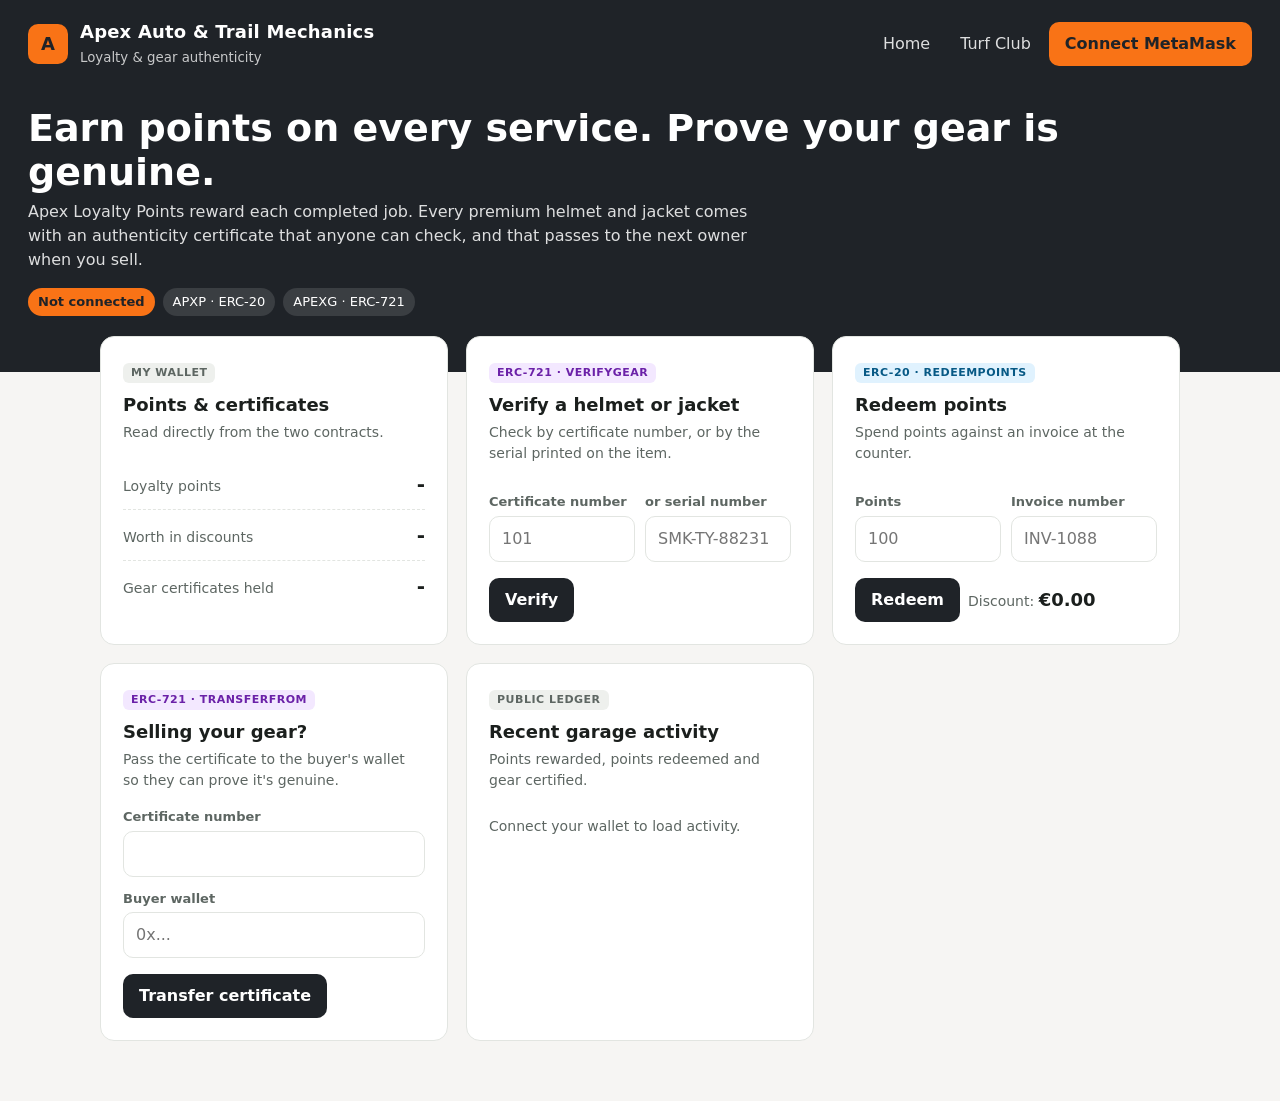
==== apex.html @ 6d12aea2 "Add files via upload" ====
<!DOCTYPE html>
<html lang="en">
<head>
  <meta charset="utf-8">
  <meta name="viewport" content="width=device-width, initial-scale=1">
  <title>Apex Auto &amp; Trail Mechanics - Customer Portal</title>
  <link rel="stylesheet" href="styles.css">
  <link rel="icon" href="data:image/svg+xml,%3Csvg xmlns=%22http://www.w3.org/2000/svg%22 viewBox=%220 0 32 32%22%3E%3Crect width=%2232%22 height=%2232%22 rx=%228%22 fill=%22%231e293b%22/%3E%3Ctext x=%2216%22 y=%2223%22 font-size=%2220%22 text-anchor=%22middle%22 fill=%22white%22%3E%CE%9E%3C/text%3E%3C/svg%3E">
</head>
<body class="apex">
  <header class="site">
    <a class="logo" href="apex.html">
      <div class="logo-mark">A</div>
      <div class="logo-text"><b>Apex Auto &amp; Trail Mechanics</b><small>Loyalty &amp; gear authenticity</small></div>
    </a>
    <nav class="links">
      <a href="index.html">Home</a>
      <a href="turf.html">Turf Club</a>
      <button id="connectBtn">Connect MetaMask</button>
    </nav>
  </header>

  <section class="hero">
    <h1>Earn points on every service. Prove your gear is genuine.</h1>
    <p>Apex Loyalty Points reward each completed job. Every premium helmet and jacket comes with an authenticity certificate that anyone can check, and that passes to the next owner when you sell.</p>
    <div class="chips"><span class="chip accent" id="roleChip">Not connected</span><span class="chip">APXP · ERC-20</span><span class="chip">APEXG · ERC-721</span></div>
  </section>

  <main>
    <div class="notice" id="configNotice" hidden></div>

    <div class="grid">
      <!-- Wallet -->
      <div class="card">
        <span class="tag">My wallet</span>
        <h2>Points &amp; certificates</h2>
        <p class="sub">Read directly from the two contracts.</p>
        <div class="stat"><span>Loyalty points</span><b id="ptsBalance">-</b></div>
        <div class="stat"><span>Worth in discounts</span><b id="ptsValue">-</b></div>
        <div class="stat"><span>Gear certificates held</span><b id="gearCount">-</b></div>
      </div>

      <!-- Verify -->
      <div class="card">
        <span class="tag erc721">ERC-721 · verifyGear</span>
        <h2>Verify a helmet or jacket</h2>
        <p class="sub">Check by certificate number, or by the serial printed on the item.</p>
        <div class="row">
          <div><label for="verifyId">Certificate number</label><input id="verifyId" type="number" min="1" placeholder="101"></div>
          <div><label for="verifySerial">or serial number</label><input id="verifySerial" placeholder="SMK-TY-88231"></div>
        </div>
        <div class="actions"><button id="verifyBtn">Verify</button></div>
        <div id="verifyResult"></div>
      </div>

      <!-- Redeem -->
      <div class="card">
        <span class="tag erc20">ERC-20 · redeemPoints</span>
        <h2>Redeem points</h2>
        <p class="sub">Spend points against an invoice at the counter.</p>
        <div class="row">
          <div><label for="redeemPts">Points</label><input id="redeemPts" type="number" min="1" step="1" placeholder="100"></div>
          <div><label for="redeemInv">Invoice number</label><input id="redeemInv" placeholder="INV-1088"></div>
        </div>
        <div class="actions">
          <button id="redeemBtn">Redeem</button>
          <span class="price">Discount: <b id="redeemValue">€0.00</b></span>
        </div>
      </div>

      <!-- Resale transfer -->
      <div class="card">
        <span class="tag erc721">ERC-721 · transferFrom</span>
        <h2>Selling your gear?</h2>
        <p class="sub">Pass the certificate to the buyer's wallet so they can prove it's genuine.</p>
        <label for="xferId">Certificate number</label><input id="xferId" type="number" min="1">
        <label for="xferTo">Buyer wallet</label><input id="xferTo" placeholder="0x...">
        <div class="actions"><button id="xferBtn">Transfer certificate</button></div>
      </div>

      <!-- Activity -->
      <div class="card">
        <span class="tag">Public ledger</span>
        <h2>Recent garage activity</h2>
        <p class="sub">Points rewarded, points redeemed and gear certified.</p>
        <ul class="feed" id="feed"><li class="empty">Connect your wallet to load activity.</li></ul>
      </div>
    </div>

    <!-- Staff only -->
    <section class="staff-zone" id="staffZone" hidden>
      <h3><span class="tag staff">Garage staff only</span> Counter tools</h3>
      <div class="grid">
        <div class="card">
          <span class="tag erc20">ERC-20 · rewardService</span>
          <h2>Reward a completed service</h2>
          <p class="sub">Points are calculated from the invoice total.</p>
          <label for="rewTo">Customer wallet</label><input id="rewTo" placeholder="0x...">
          <div class="row">
            <div><label for="rewEuro">Invoice total (€)</label><input id="rewEuro" type="number" min="1" placeholder="180"></div>
            <div><label for="rewInv">Invoice number</label><input id="rewInv" placeholder="INV-1043"></div>
          </div>
          <div class="actions">
            <button id="rewBtn">Reward points</button>
            <span class="price">Points: <b id="rewPts">0</b></span>
          </div>
        </div>

        <div class="card">
          <span class="tag erc721">ERC-721 · mint</span>
          <h2>Certify gear at point of sale</h2>
          <p class="sub">Each manufacturer serial can only be certified once.</p>
          <label for="gearTo">Buyer wallet</label><input id="gearTo" placeholder="0x...">
          <div class="row">
            <div><label for="gearId">Certificate number</label><input id="gearId" type="number" min="1" placeholder="101"></div>
            <div><label for="gearProduct">Product</label>
              <select id="gearProduct">
                <option>Royal Enfield Nirvik v2 Riding Jacket</option>
                <option>SMK Typhoon RD1 Helmet</option>
                <option>Royal Enfield Touring Gloves</option>
                <option>Royal Enfield Riding Boots</option>
              </select>
            </div>
          </div>
          <div class="row">
            <div><label for="gearSize">Size</label><input id="gearSize" placeholder="L"></div>
            <div><label for="gearSerial">Manufacturer serial</label><input id="gearSerial" placeholder="SMK-TY-88231"></div>
          </div>
          <label for="gearUri">Metadata URI</label><input id="gearUri" placeholder="https://.../metadata/gear-101.json">
          <div class="actions"><button id="gearBtn">Mint certificate</button></div>
        </div>
      </div>
    </section>
  </main>

  <div id="log"></div>

  <script src="ethers.umd.min.js"></script>
  <script src="abis.js"></script>
  <script src="config.js"></script>
  <script src="web3.js"></script>
  <script src="apex.js"></script>
</body>
</html>
---- styles.css ----
/* Shared styles. Each client page sets its own colours on <body>. */
:root {
  --bg: #f5f6f4;
  --card: #ffffff;
  --ink: #1b1f1d;
  --muted: #5d6662;
  --line: #e2e5e1;
  --brand: #14532d;
  --brand-ink: #ffffff;
  --accent: #84cc16;
  --ok: #15803d;
  --err: #b91c1c;
  --pending: #a16207;
  --radius: 14px;
  font-family: "Segoe UI", system-ui, -apple-system, Roboto, Helvetica, Arial, sans-serif;
}
body.apex { --brand: #1f2328; --accent: #f97316; --bg: #f6f5f3; }
body.home { --brand: #1e293b; --accent: #6366f1; }

* { box-sizing: border-box; }
body { margin: 0; background: var(--bg); color: var(--ink); line-height: 1.5; }
a { color: inherit; }
code { background: #eef0ed; padding: 1px 6px; border-radius: 5px; font-size: .9em; }

/* ---------- header ---------- */
header.site {
  background: var(--brand); color: var(--brand-ink);
  padding: 18px 28px; display: flex; align-items: center; gap: 18px; flex-wrap: wrap;
}
.logo { display: flex; align-items: center; gap: 12px; text-decoration: none; }
.logo-mark {
  width: 40px; height: 40px; border-radius: 10px; background: var(--accent);
  display: grid; place-items: center; font-weight: 800; color: var(--brand); font-size: 18px;
}
.logo-text b { display: block; font-size: 18px; letter-spacing: .2px; }
.logo-text small { opacity: .75; }
nav.links { margin-left: auto; display: flex; gap: 6px; align-items: center; flex-wrap: wrap; }
nav.links a { text-decoration: none; padding: 8px 12px; border-radius: 8px; opacity: .85; }
nav.links a:hover, nav.links a.active { background: rgba(255,255,255,.12); opacity: 1; }

button, .btn {
  font: inherit; border: 0; border-radius: 10px; padding: 10px 16px; cursor: pointer;
  background: var(--brand); color: var(--brand-ink); font-weight: 600; text-decoration: none; display: inline-block;
}
button:hover, .btn:hover { filter: brightness(1.12); }
button:disabled { opacity: .5; cursor: not-allowed; }
button.secondary { background: #eef0ed; color: var(--ink); }
#connectBtn { background: var(--accent); color: var(--brand); }
#connectBtn.connected { background: rgba(255,255,255,.15); color: #fff; }

/* ---------- hero ---------- */
.hero { background: var(--brand); color: var(--brand-ink); padding: 20px 28px 56px; }
.hero h1 { margin: 0 0 6px; font-size: clamp(26px, 4vw, 38px); line-height: 1.15; }
.hero p { margin: 0; max-width: 720px; opacity: .85; }
.chips { display: flex; gap: 8px; flex-wrap: wrap; margin-top: 16px; }
.chip { font-size: 13px; padding: 4px 10px; border-radius: 999px; background: rgba(255,255,255,.12); }
.chip.accent { background: var(--accent); color: var(--brand); font-weight: 600; }

/* ---------- layout ---------- */
main { max-width: 1120px; margin: -36px auto 60px; padding: 0 20px; }
.grid { display: grid; gap: 18px; grid-template-columns: repeat(auto-fit, minmax(320px, 1fr)); }
.card { background: var(--card); border: 1px solid var(--line); border-radius: var(--radius); padding: 22px; }
.card h2 { margin: 0 0 4px; font-size: 18px; }
.card .sub { margin: 0 0 16px; color: var(--muted); font-size: 14px; }
.tag {
  display: inline-block; font-size: 11px; font-weight: 700; letter-spacing: .5px; text-transform: uppercase;
  padding: 2px 8px; border-radius: 6px; background: #eef0ed; color: var(--muted); margin-bottom: 8px;
}
.tag.erc20 { background: #e0f2fe; color: #075985; }
.tag.erc721 { background: #f3e8ff; color: #6b21a8; }
.tag.staff { background: #fef3c7; color: #92400e; }

.stat { display: flex; justify-content: space-between; align-items: baseline; padding: 10px 0; border-bottom: 1px dashed var(--line); }
.stat:last-child { border-bottom: 0; }
.stat span { color: var(--muted); font-size: 14px; }
.stat b { font-size: 20px; }

label { display: block; font-size: 13px; font-weight: 600; margin: 12px 0 4px; color: var(--muted); }
input, select {
  width: 100%; font: inherit; padding: 10px 12px; border: 1px solid var(--line); border-radius: 10px; background: #fff;
}
input:focus, select:focus { outline: 2px solid var(--accent); border-color: transparent; }
.row { display: grid; grid-template-columns: 1fr 1fr; gap: 10px; }
.actions { margin-top: 16px; display: flex; gap: 8px; flex-wrap: wrap; align-items: center; }
.price { font-size: 14px; color: var(--muted); }
.price b { color: var(--ink); font-size: 18px; }

.staff-zone { margin-top: 26px; }
.staff-zone > h3 { display: flex; align-items: center; gap: 10px; margin: 0 0 12px; }
.staff-zone[hidden] { display: none; }

.result { margin-top: 14px; padding: 14px; border-radius: 10px; background: #f3f4f2; font-size: 14px; }
.result.good { background: #ecfdf3; border: 1px solid #bbf7d0; }
.result.bad { background: #fef2f2; border: 1px solid #fecaca; }
.result dl { display: grid; grid-template-columns: 120px 1fr; gap: 4px 10px; margin: 8px 0 0; }
.result dt { color: var(--muted); }
.result dd { margin: 0; overflow-wrap: anywhere; }

.feed { list-style: none; margin: 0; padding: 0; font-size: 14px; max-height: 320px; overflow: auto; }
.feed li { padding: 9px 0; border-bottom: 1px solid var(--line); display: flex; justify-content: space-between; gap: 10px; }
.feed li:last-child { border-bottom: 0; }
.feed .muted { color: var(--muted); }
.empty { color: var(--muted); font-size: 14px; }

.notice {
  background: #fffbeb; border: 1px solid #fde68a; color: #78350f; padding: 12px 16px;
  border-radius: 10px; margin-bottom: 18px; font-size: 14px;
}

/* ---------- activity log ---------- */
#log {
  position: fixed; right: 18px; bottom: 18px; width: min(380px, calc(100vw - 36px));
  max-height: 40vh; overflow: auto; display: none; flex-direction: column; gap: 8px; z-index: 10;
}
#log.show { display: flex; }
.log-item {
  background: #fff; border-left: 4px solid var(--muted); border-radius: 10px; padding: 10px 12px;
  font-size: 13px; box-shadow: 0 6px 20px rgba(0,0,0,.08);
}
.log-item a { font-weight: 600; white-space: nowrap; }
.log-item.ok { border-color: var(--ok); }
.log-item.error { border-color: var(--err); }
.log-item.pending { border-color: var(--pending); }

/* ---------- home page ---------- */
.client-card { display: flex; flex-direction: column; gap: 10px; }
.client-card .banner { height: 120px; border-radius: 10px; display: grid; place-items: center; font-size: 42px; font-weight: 800; color: #fff; }
.client-card ul { margin: 0; padding-left: 18px; color: var(--muted); font-size: 14px; }
footer { text-align: center; color: var(--muted); font-size: 13px; padding: 0 20px 40px; }

@media (max-width: 560px) { .row { grid-template-columns: 1fr; } header.site { padding: 16px; } .hero { padding: 16px 16px 50px; } }
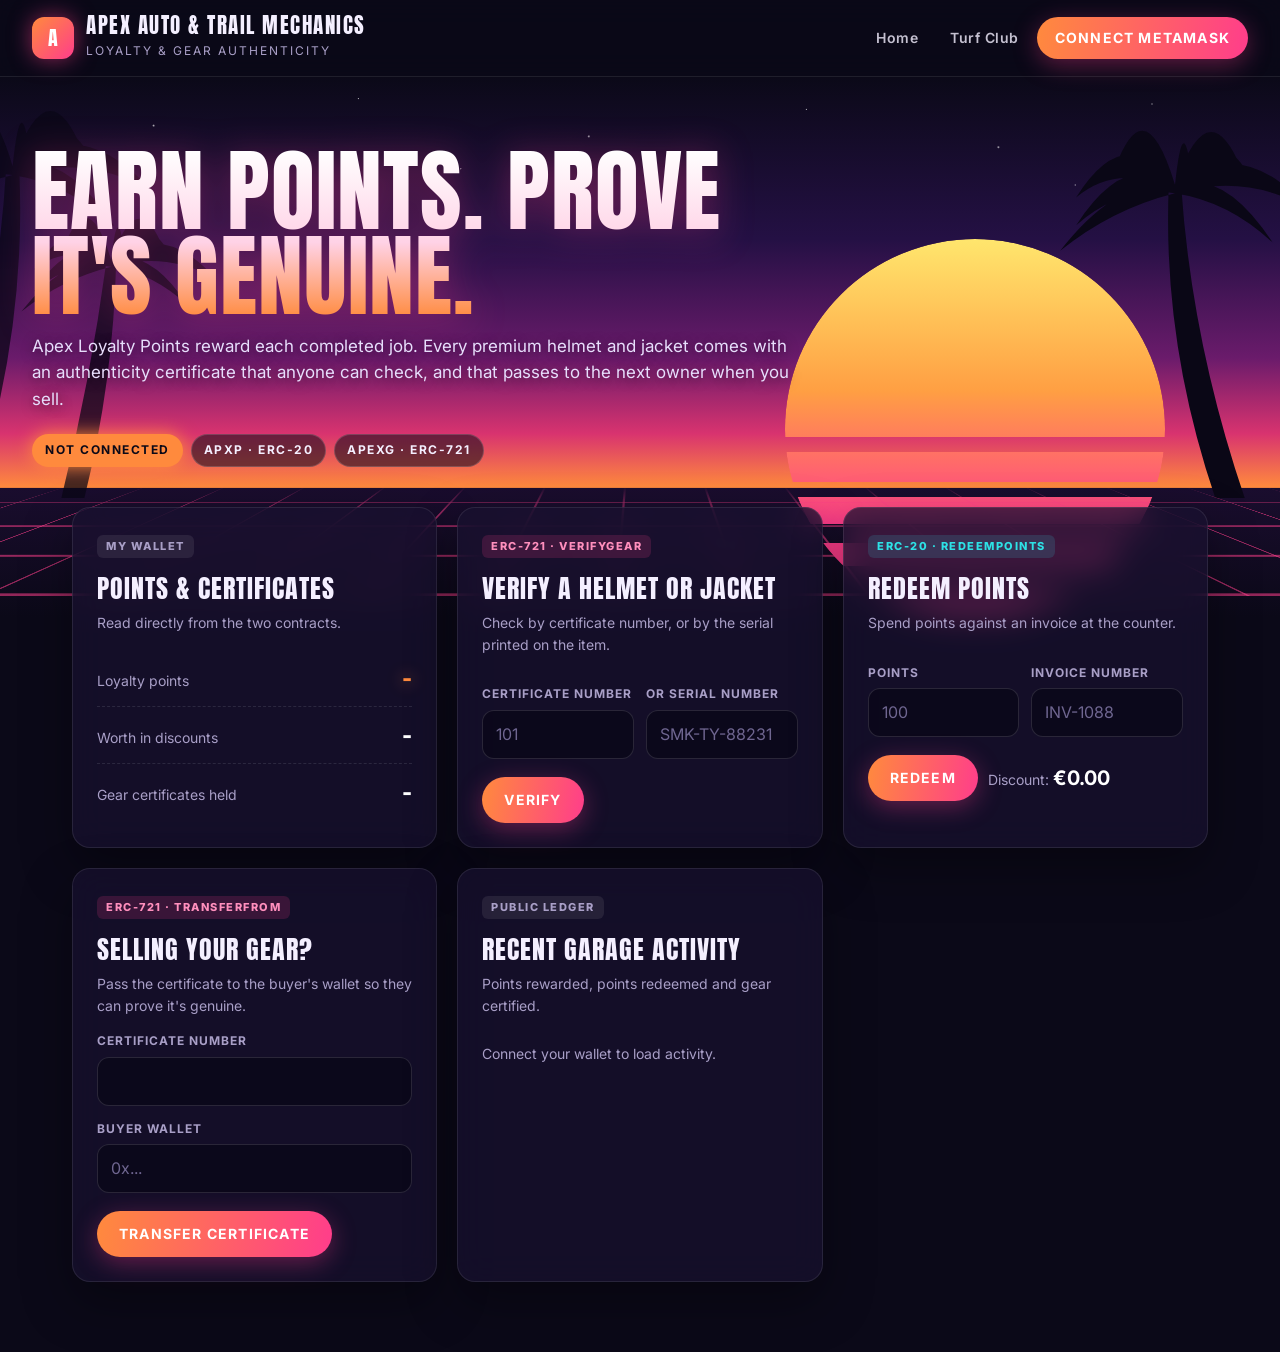
==== commit b46ca970: "Add files via upload" ====
--- a/apex.html
+++ b/apex.html
@@ -4,6 +4,9 @@
   <meta charset="utf-8">
   <meta name="viewport" content="width=device-width, initial-scale=1">
   <title>Apex Auto &amp; Trail Mechanics - Customer Portal</title>
+  <link rel="preconnect" href="https://fonts.googleapis.com">
+  <link rel="preconnect" href="https://fonts.gstatic.com" crossorigin>
+  <link href="https://fonts.googleapis.com/css2?family=Anton&family=Inter:wght@400;600;700;800&display=swap" rel="stylesheet">
   <link rel="stylesheet" href="styles.css">
   <link rel="icon" href="data:image/svg+xml,%3Csvg xmlns=%22http://www.w3.org/2000/svg%22 viewBox=%220 0 32 32%22%3E%3Crect width=%2232%22 height=%2232%22 rx=%228%22 fill=%22%231e293b%22/%3E%3Ctext x=%2216%22 y=%2223%22 font-size=%2220%22 text-anchor=%22middle%22 fill=%22white%22%3E%CE%9E%3C/text%3E%3C/svg%3E">
 </head>
@@ -21,7 +24,8 @@
   </header>
 
   <section class="hero">
-    <h1>Earn points on every service. Prove your gear is genuine.</h1>
+    <div class="scene" aria-hidden="true"><div class="stars"></div><div class="sun"></div><div class="palm-l"></div><div class="palm-r"></div><div class="floor"></div></div>
+    <h1>Earn points. Prove it's genuine.</h1>
     <p>Apex Loyalty Points reward each completed job. Every premium helmet and jacket comes with an authenticity certificate that anyone can check, and that passes to the next owner when you sell.</p>
     <div class="chips"><span class="chip accent" id="roleChip">Not connected</span><span class="chip">APXP · ERC-20</span><span class="chip">APEXG · ERC-721</span></div>
   </section>
--- a/styles.css
+++ b/styles.css
@@ -1,131 +1,217 @@
-/* Shared styles. Each client page sets its own colours on <body>. */
+/* Neon-sunset theme (original artwork: sun, grid and palms are drawn in CSS/SVG). */
 :root {
-  --bg: #f5f6f4;
-  --card: #ffffff;
-  --ink: #1b1f1d;
-  --muted: #5d6662;
-  --line: #e2e5e1;
-  --brand: #14532d;
-  --brand-ink: #ffffff;
-  --accent: #84cc16;
-  --ok: #15803d;
-  --err: #b91c1c;
-  --pending: #a16207;
-  --radius: 14px;
-  font-family: "Segoe UI", system-ui, -apple-system, Roboto, Helvetica, Arial, sans-serif;
-}
-body.apex { --brand: #1f2328; --accent: #f97316; --bg: #f6f5f3; }
-body.home { --brand: #1e293b; --accent: #6366f1; }
+  --night: #0b0918;
+  --night-2: #150f2b;
+  --glass: rgba(24, 17, 48, .72);
+  --glass-line: rgba(255, 255, 255, .09);
+  --ink: #f4efff;
+  --muted: #a99fc7;
+  --pink: #ff3d8b;
+  --orange: #ff8a3d;
+  --teal: #2de2e6;
+  --accent: var(--pink);
+  --accent-2: var(--orange);
+  --ok: #34f5a0;
+  --err: #ff5c7a;
+  --pending: #ffc247;
+  --radius: 18px;
+  --display: "Anton", "Bebas Neue", Impact, "Arial Narrow", sans-serif;
+  font-family: "Inter", "Segoe UI", system-ui, -apple-system, Roboto, Arial, sans-serif;
+}
+body.turf { --accent: #39ff9c; --accent-2: #2de2e6; }
+body.apex { --accent: #ff8a3d; --accent-2: #ff3d8b; }
 
 * { box-sizing: border-box; }
-body { margin: 0; background: var(--bg); color: var(--ink); line-height: 1.5; }
-a { color: inherit; }
-code { background: #eef0ed; padding: 1px 6px; border-radius: 5px; font-size: .9em; }
+html { background: var(--night); }
+body { margin: 0; background: var(--night); color: var(--ink); line-height: 1.55; -webkit-font-smoothing: antialiased; }
+a { color: var(--teal); }
+code { background: rgba(255,255,255,.08); padding: 1px 6px; border-radius: 6px; font-size: .9em; }
+::selection { background: var(--pink); color: #fff; }
 
 /* ---------- header ---------- */
 header.site {
-  background: var(--brand); color: var(--brand-ink);
-  padding: 18px 28px; display: flex; align-items: center; gap: 18px; flex-wrap: wrap;
-}
-.logo { display: flex; align-items: center; gap: 12px; text-decoration: none; }
+  position: sticky; top: 0; z-index: 20;
+  display: flex; align-items: center; gap: 18px; flex-wrap: wrap;
+  padding: 14px 32px;
+  background: rgba(11, 9, 24, .72);
+  backdrop-filter: blur(14px); -webkit-backdrop-filter: blur(14px);
+  border-bottom: 1px solid var(--glass-line);
+}
+.logo { display: flex; align-items: center; gap: 12px; text-decoration: none; color: var(--ink); }
 .logo-mark {
-  width: 40px; height: 40px; border-radius: 10px; background: var(--accent);
-  display: grid; place-items: center; font-weight: 800; color: var(--brand); font-size: 18px;
-}
-.logo-text b { display: block; font-size: 18px; letter-spacing: .2px; }
-.logo-text small { opacity: .75; }
-nav.links { margin-left: auto; display: flex; gap: 6px; align-items: center; flex-wrap: wrap; }
-nav.links a { text-decoration: none; padding: 8px 12px; border-radius: 8px; opacity: .85; }
-nav.links a:hover, nav.links a.active { background: rgba(255,255,255,.12); opacity: 1; }
-
+  width: 42px; height: 42px; border-radius: 12px; display: grid; place-items: center;
+  font-family: var(--display); font-size: 20px; letter-spacing: 1px; color: #fff;
+  background: linear-gradient(135deg, var(--pink), var(--orange));
+  box-shadow: 0 0 22px rgba(255, 61, 139, .55);
+}
+body.turf .logo-mark { background: linear-gradient(135deg, #39ff9c, #2de2e6); color: #06121a; box-shadow: 0 0 22px rgba(57,255,156,.45); }
+body.apex .logo-mark { background: linear-gradient(135deg, #ff8a3d, #ff3d8b); }
+.logo-text b { display: block; font-family: var(--display); font-weight: 400; font-size: 21px; letter-spacing: 1.5px; text-transform: uppercase; line-height: 1.1; }
+.logo-text small { color: var(--muted); font-size: 12px; letter-spacing: 2px; text-transform: uppercase; }
+nav.links { margin-left: auto; display: flex; gap: 4px; align-items: center; flex-wrap: wrap; }
+nav.links a { color: var(--ink); text-decoration: none; padding: 8px 14px; border-radius: 999px; font-size: 14px; font-weight: 600; letter-spacing: .5px; opacity: .8; }
+nav.links a:hover { opacity: 1; background: rgba(255,255,255,.07); }
+
+/* ---------- buttons ---------- */
 button, .btn {
-  font: inherit; border: 0; border-radius: 10px; padding: 10px 16px; cursor: pointer;
-  background: var(--brand); color: var(--brand-ink); font-weight: 600; text-decoration: none; display: inline-block;
-}
-button:hover, .btn:hover { filter: brightness(1.12); }
-button:disabled { opacity: .5; cursor: not-allowed; }
-button.secondary { background: #eef0ed; color: var(--ink); }
-#connectBtn { background: var(--accent); color: var(--brand); }
-#connectBtn.connected { background: rgba(255,255,255,.15); color: #fff; }
-
-/* ---------- hero ---------- */
-.hero { background: var(--brand); color: var(--brand-ink); padding: 20px 28px 56px; }
-.hero h1 { margin: 0 0 6px; font-size: clamp(26px, 4vw, 38px); line-height: 1.15; }
-.hero p { margin: 0; max-width: 720px; opacity: .85; }
-.chips { display: flex; gap: 8px; flex-wrap: wrap; margin-top: 16px; }
-.chip { font-size: 13px; padding: 4px 10px; border-radius: 999px; background: rgba(255,255,255,.12); }
-.chip.accent { background: var(--accent); color: var(--brand); font-weight: 600; }
+  font: inherit; font-weight: 700; font-size: 14px; letter-spacing: 1.2px; text-transform: uppercase;
+  border: 0; border-radius: 999px; padding: 12px 22px; cursor: pointer; text-decoration: none; display: inline-block;
+  color: #fff; background: linear-gradient(100deg, var(--pink), var(--orange));
+  box-shadow: 0 6px 24px rgba(255, 61, 139, .35);
+  transition: transform .15s ease, box-shadow .15s ease, filter .15s ease;
+}
+body.turf button, body.turf .btn { background: linear-gradient(100deg, #39ff9c, #2de2e6); color: #05151a; box-shadow: 0 6px 24px rgba(45, 226, 230, .3); }
+body.apex button, body.apex .btn { background: linear-gradient(100deg, #ff8a3d, #ff3d8b); }
+button:hover, .btn:hover { transform: translateY(-2px); filter: brightness(1.08); }
+button:disabled { opacity: .5; cursor: not-allowed; transform: none; }
+button.secondary, body.turf button.secondary, body.apex button.secondary {
+  background: transparent; color: var(--ink); box-shadow: none; border: 1px solid rgba(255,255,255,.25);
+}
+#connectBtn { padding: 10px 18px; }
+#connectBtn.connected, body.turf #connectBtn.connected, body.apex #connectBtn.connected {
+  background: rgba(255,255,255,.08); color: var(--ink); box-shadow: inset 0 0 0 1px var(--accent); text-transform: none; letter-spacing: .5px;
+}
+
+/* ---------- hero with sunset scene ---------- */
+.hero {
+  position: relative; overflow: hidden; isolation: isolate;
+  padding: 72px 32px 150px; min-height: 520px;
+  background: linear-gradient(180deg, #0b0918 0%, #241044 30%, #6a1b6b 52%, #d8336f 66%, #ff8a3d 76%, #1a0d2e 76.2%, #0b0918 100%);
+}
+.scene { position: absolute; inset: 0; z-index: -1; pointer-events: none; }
+.scene .stars {
+  position: absolute; inset: 0 0 50% 0; opacity: .7;
+  background-image:
+    radial-gradient(1.5px 1.5px at 12% 18%, #fff, transparent), radial-gradient(1px 1px at 28% 8%, #fff, transparent),
+    radial-gradient(1.5px 1.5px at 46% 22%, #fff, transparent), radial-gradient(1px 1px at 63% 12%, #fff, transparent),
+    radial-gradient(1.5px 1.5px at 78% 26%, #fff, transparent), radial-gradient(1px 1px at 90% 10%, #fff, transparent),
+    radial-gradient(1px 1px at 36% 34%, #fff, transparent), radial-gradient(1px 1px at 84% 40%, #fff, transparent);
+}
+.scene .sun {
+  position: absolute; width: 380px; height: 380px; right: 9%; top: 30%; border-radius: 50%;
+  background: linear-gradient(180deg, #ffe66d 0%, #ff9f43 40%, #ff3d8b 75%);
+  box-shadow: 0 0 90px rgba(255, 110, 120, .55);
+  -webkit-mask: linear-gradient(180deg, #000 0 52%, transparent 52% 56%, #000 56% 64%, transparent 64% 68%, #000 68% 75%, transparent 75% 80%, #000 80% 86%, transparent 86% 92%, #000 92%);
+          mask: linear-gradient(180deg, #000 0 52%, transparent 52% 56%, #000 56% 64%, transparent 64% 68%, #000 68% 75%, transparent 75% 80%, #000 80% 86%, transparent 86% 92%, #000 92%);
+}
+body.turf .scene .sun { background: linear-gradient(180deg, #f9ff8f 0%, #39ff9c 45%, #2de2e6 80%); box-shadow: 0 0 90px rgba(57, 255, 156, .45); }
+.scene .floor {
+  position: absolute; left: -20%; right: -20%; bottom: 0; height: 24%;
+  background:
+    linear-gradient(transparent 0, rgba(11,9,24,.0) 0) ,
+    repeating-linear-gradient(90deg, rgba(255, 61, 139, .55) 0 2px, transparent 2px 80px),
+    repeating-linear-gradient(0deg, rgba(255, 61, 139, .55) 0 2px, transparent 2px 34px);
+  transform: perspective(300px) rotateX(58deg); transform-origin: top;
+  -webkit-mask: linear-gradient(180deg, transparent, #000 35%); mask: linear-gradient(180deg, transparent, #000 35%);
+}
+body.turf .scene .floor { background: repeating-linear-gradient(90deg, rgba(45, 226, 230, .5) 0 2px, transparent 2px 80px), repeating-linear-gradient(0deg, rgba(45, 226, 230, .5) 0 2px, transparent 2px 34px); }
+.scene .palm-l, .scene .palm-r { position: absolute; bottom: 22%; background-repeat: no-repeat; background-size: contain; background-position: bottom; }
+.scene .palm-l { left: -120px; opacity: .75; width: 330px; height: 460px; background-image: url("data:image/svg+xml,%3Csvg xmlns=%22http://www.w3.org/2000/svg%22 viewBox=%220 0 300 420%22%3E%3Cpath fill=%22%230a0716%22 d=%22M56.0,420 Q105.0,270.0 114.0,120.0 L126.0,120.0 Q133.0,270.0 84.0,420 Z M120.0,117.0 Q73.0,82.7 25.9,155.4 Q68.3,118.1 120.0,125.0 Z M120.0,117.0 Q72.9,53.7 25.8,129.0 Q68.2,94.3 120.0,125.0 Z M120.0,117.0 Q91.5,22.7 62.9,100.8 Q88.6,68.9 120.0,125.0 Z M120.0,117.0 Q128.2,38.5 136.5,115.2 Q129.1,81.9 120.0,125.0 Z M120.0,117.0 Q158.5,43.0 197.0,119.3 Q162.3,85.5 120.0,125.0 Z M120.0,117.0 Q184.2,67.1 248.4,141.1 Q190.6,105.2 120.0,125.0 Z M120.0,117.0 Q166.5,100.9 212.9,171.9 Q171.1,132.9 120.0,125.0 Z M120.0,117.0 Q65.3,109.5 10.6,179.8 Q59.8,140.0 120.0,125.0 Z M120.0,117.0 Q151.7,24.4 183.4,102.4 Q154.9,70.4 120.0,125.0 Z M164.5,420 Q191.0,312.5 205.5,205.0 L214.5,205.0 Q212.0,312.5 185.5,420 Z M210.0,202.8 Q174.7,177.0 139.4,231.5 Q171.2,203.5 210.0,208.8 Z M210.0,202.8 Q174.7,155.3 139.3,211.8 Q171.1,185.7 210.0,208.8 Z M210.0,202.8 Q188.6,132.0 167.2,190.6 Q186.5,166.7 210.0,208.8 Z M210.0,202.8 Q216.2,143.9 222.4,201.4 Q216.8,176.4 210.0,208.8 Z M210.0,202.8 Q238.9,147.2 267.7,204.5 Q241.7,179.2 210.0,208.8 Z M210.0,202.8 Q258.1,165.3 306.3,220.9 Q263.0,193.9 210.0,208.8 Z M210.0,202.8 Q244.8,190.6 279.7,243.9 Q248.3,214.7 210.0,208.8 Z M210.0,202.8 Q169.0,197.2 128.0,249.8 Q164.9,220.0 210.0,208.8 Z M210.0,202.8 Q233.8,133.3 257.5,191.8 Q236.1,167.8 210.0,208.8 Z%22/%3E%3C/svg%3E"); }
+.scene .palm-r { right: -20px; width: 300px; height: 420px; background-image: url("data:image/svg+xml,%3Csvg xmlns=%22http://www.w3.org/2000/svg%22 viewBox=%220 0 300 420%22%3E%3Cpath fill=%22%230a0716%22 d=%22M215.3,420 Q162.6,265.0 168.7,110.0 L181.3,110.0 Q192.0,265.0 244.7,420 Z M175.0,106.8 Q125.6,70.9 76.2,147.2 Q120.7,108.0 175.0,115.2 Z M175.0,106.8 Q125.5,40.4 76.1,119.5 Q120.6,83.0 175.0,115.2 Z M175.0,106.8 Q145.0,7.8 115.1,89.9 Q142.1,56.4 175.0,115.2 Z M175.0,106.8 Q183.7,24.5 192.3,105.0 Q184.5,70.0 175.0,115.2 Z M175.0,106.8 Q215.4,29.1 255.8,109.2 Q219.4,73.8 175.0,115.2 Z M175.0,106.8 Q242.4,54.4 309.8,132.2 Q249.1,94.5 175.0,115.2 Z M175.0,106.8 Q223.8,89.9 272.6,164.5 Q228.7,123.5 175.0,115.2 Z M175.0,106.8 Q117.6,99.0 60.2,172.8 Q111.8,131.0 175.0,115.2 Z M175.0,106.8 Q208.3,9.7 241.5,91.5 Q211.6,57.9 175.0,115.2 Z%22/%3E%3C/svg%3E"); }
+.hero > :not(.scene) { position: relative; max-width: 760px; }
+.hero h1 {
+  margin: 0 0 14px; font-family: var(--display); font-weight: 400; text-transform: uppercase;
+  font-size: clamp(44px, 7vw, 92px); line-height: .95; letter-spacing: 1px;
+  background: linear-gradient(180deg, #fff 0%, #ffd2e6 55%, var(--accent) 100%);
+  -webkit-background-clip: text; background-clip: text; color: transparent;
+  filter: drop-shadow(0 4px 18px rgba(255, 61, 139, .35));
+}
+body.turf .hero h1 { background-image: linear-gradient(180deg, #fff 0%, #d6ffef 55%, #39ff9c 100%); filter: drop-shadow(0 4px 18px rgba(57,255,156,.3)); }
+.hero p { margin: 0; color: #e7defc; font-size: 17px; max-width: 620px; text-shadow: 0 2px 12px rgba(0,0,0,.5); }
+.chips { display: flex; gap: 8px; flex-wrap: wrap; margin-top: 22px; }
+.chip { font-size: 12px; font-weight: 700; letter-spacing: 1.5px; text-transform: uppercase; padding: 6px 12px; border-radius: 999px; background: rgba(11,9,24,.55); border: 1px solid rgba(255,255,255,.16); backdrop-filter: blur(6px); }
+.chip.accent { background: var(--accent); color: #0b0918; border-color: transparent; box-shadow: 0 0 18px var(--accent); }
 
 /* ---------- layout ---------- */
-main { max-width: 1120px; margin: -36px auto 60px; padding: 0 20px; }
-.grid { display: grid; gap: 18px; grid-template-columns: repeat(auto-fit, minmax(320px, 1fr)); }
-.card { background: var(--card); border: 1px solid var(--line); border-radius: var(--radius); padding: 22px; }
-.card h2 { margin: 0 0 4px; font-size: 18px; }
+main { max-width: 1180px; margin: -110px auto 70px; padding: 0 22px; position: relative; z-index: 2; }
+.grid { display: grid; gap: 20px; grid-template-columns: repeat(auto-fit, minmax(320px, 1fr)); }
+.card {
+  background: var(--glass); border: 1px solid var(--glass-line); border-radius: var(--radius); padding: 24px;
+  backdrop-filter: blur(16px); -webkit-backdrop-filter: blur(16px);
+  box-shadow: 0 20px 50px rgba(0,0,0,.35);
+  transition: border-color .2s ease, transform .2s ease;
+}
+.card:hover { border-color: rgba(255,255,255,.2); }
+.card h2 { margin: 0 0 4px; font-family: var(--display); font-weight: 400; font-size: 26px; letter-spacing: 1px; text-transform: uppercase; }
 .card .sub { margin: 0 0 16px; color: var(--muted); font-size: 14px; }
 .tag {
-  display: inline-block; font-size: 11px; font-weight: 700; letter-spacing: .5px; text-transform: uppercase;
-  padding: 2px 8px; border-radius: 6px; background: #eef0ed; color: var(--muted); margin-bottom: 8px;
-}
-.tag.erc20 { background: #e0f2fe; color: #075985; }
-.tag.erc721 { background: #f3e8ff; color: #6b21a8; }
-.tag.staff { background: #fef3c7; color: #92400e; }
-
-.stat { display: flex; justify-content: space-between; align-items: baseline; padding: 10px 0; border-bottom: 1px dashed var(--line); }
+  display: inline-block; font-size: 11px; font-weight: 800; letter-spacing: 1.5px; text-transform: uppercase;
+  padding: 3px 9px; border-radius: 6px; margin-bottom: 10px; background: rgba(255,255,255,.08); color: var(--muted);
+}
+.tag.erc20 { background: rgba(45, 226, 230, .14); color: var(--teal); }
+.tag.erc721 { background: rgba(255, 61, 139, .16); color: #ff8fbd; }
+.tag.staff { background: rgba(255, 194, 71, .16); color: var(--pending); }
+
+.stat { display: flex; justify-content: space-between; align-items: baseline; padding: 11px 0; border-bottom: 1px dashed rgba(255,255,255,.1); }
 .stat:last-child { border-bottom: 0; }
 .stat span { color: var(--muted); font-size: 14px; }
-.stat b { font-size: 20px; }
-
-label { display: block; font-size: 13px; font-weight: 600; margin: 12px 0 4px; color: var(--muted); }
+.stat b { font-size: 22px; font-weight: 800; color: #fff; }
+.stat:first-of-type b { color: var(--accent); text-shadow: 0 0 16px var(--accent); }
+
+label { display: block; font-size: 12px; font-weight: 700; letter-spacing: 1px; text-transform: uppercase; margin: 14px 0 6px; color: var(--muted); }
 input, select {
-  width: 100%; font: inherit; padding: 10px 12px; border: 1px solid var(--line); border-radius: 10px; background: #fff;
-}
-input:focus, select:focus { outline: 2px solid var(--accent); border-color: transparent; }
-.row { display: grid; grid-template-columns: 1fr 1fr; gap: 10px; }
-.actions { margin-top: 16px; display: flex; gap: 8px; flex-wrap: wrap; align-items: center; }
+  width: 100%; font: inherit; color: var(--ink); padding: 11px 13px; border-radius: 12px;
+  background: rgba(8, 6, 20, .6); border: 1px solid rgba(255,255,255,.12);
+}
+input::placeholder { color: #6f6690; }
+input:focus, select:focus { outline: none; border-color: var(--accent); box-shadow: 0 0 0 3px color-mix(in srgb, var(--accent) 25%, transparent); }
+select option { background: #150f2b; }
+input[type="date"] { color-scheme: dark; }
+.row { display: grid; grid-template-columns: 1fr 1fr; gap: 12px; }
+.actions { margin-top: 18px; display: flex; gap: 10px; flex-wrap: wrap; align-items: center; }
 .price { font-size: 14px; color: var(--muted); }
-.price b { color: var(--ink); font-size: 18px; }
-
-.staff-zone { margin-top: 26px; }
-.staff-zone > h3 { display: flex; align-items: center; gap: 10px; margin: 0 0 12px; }
+.price b { color: #fff; font-size: 20px; }
+
+.staff-zone { margin-top: 34px; }
+.staff-zone > h3 { display: flex; align-items: center; gap: 12px; margin: 0 0 14px; font-family: var(--display); font-weight: 400; font-size: 28px; letter-spacing: 1px; text-transform: uppercase; }
 .staff-zone[hidden] { display: none; }
 
-.result { margin-top: 14px; padding: 14px; border-radius: 10px; background: #f3f4f2; font-size: 14px; }
-.result.good { background: #ecfdf3; border: 1px solid #bbf7d0; }
-.result.bad { background: #fef2f2; border: 1px solid #fecaca; }
-.result dl { display: grid; grid-template-columns: 120px 1fr; gap: 4px 10px; margin: 8px 0 0; }
+.result { margin-top: 16px; padding: 16px; border-radius: 14px; background: rgba(255,255,255,.05); font-size: 14px; }
+.result.good { background: rgba(52, 245, 160, .08); border: 1px solid rgba(52, 245, 160, .35); }
+.result.good b:first-child { color: var(--ok); }
+.result.bad { background: rgba(255, 92, 122, .08); border: 1px solid rgba(255, 92, 122, .4); }
+.result.bad b:first-child { color: var(--err); }
+.result dl { display: grid; grid-template-columns: 120px 1fr; gap: 6px 10px; margin: 10px 0 0; }
 .result dt { color: var(--muted); }
 .result dd { margin: 0; overflow-wrap: anywhere; }
 
-.feed { list-style: none; margin: 0; padding: 0; font-size: 14px; max-height: 320px; overflow: auto; }
-.feed li { padding: 9px 0; border-bottom: 1px solid var(--line); display: flex; justify-content: space-between; gap: 10px; }
+.feed { list-style: none; margin: 0; padding: 0; font-size: 14px; max-height: 340px; overflow: auto; }
+.feed li { padding: 10px 0; border-bottom: 1px solid rgba(255,255,255,.07); display: flex; justify-content: space-between; gap: 10px; }
 .feed li:last-child { border-bottom: 0; }
-.feed .muted { color: var(--muted); }
+.feed .muted { color: var(--muted); font-size: 12px; }
+.feed b { color: var(--accent); }
 .empty { color: var(--muted); font-size: 14px; }
 
-.notice {
-  background: #fffbeb; border: 1px solid #fde68a; color: #78350f; padding: 12px 16px;
-  border-radius: 10px; margin-bottom: 18px; font-size: 14px;
-}
+.notice { background: rgba(255, 194, 71, .1); border: 1px solid rgba(255, 194, 71, .4); color: #ffe2a8; padding: 12px 16px; border-radius: 12px; margin-bottom: 20px; font-size: 14px; }
 
 /* ---------- activity log ---------- */
-#log {
-  position: fixed; right: 18px; bottom: 18px; width: min(380px, calc(100vw - 36px));
-  max-height: 40vh; overflow: auto; display: none; flex-direction: column; gap: 8px; z-index: 10;
-}
+#log { position: fixed; right: 18px; bottom: 18px; width: min(390px, calc(100vw - 36px)); max-height: 45vh; overflow: auto; display: none; flex-direction: column; gap: 8px; z-index: 30; }
 #log.show { display: flex; }
-.log-item {
-  background: #fff; border-left: 4px solid var(--muted); border-radius: 10px; padding: 10px 12px;
-  font-size: 13px; box-shadow: 0 6px 20px rgba(0,0,0,.08);
-}
-.log-item a { font-weight: 600; white-space: nowrap; }
-.log-item.ok { border-color: var(--ok); }
-.log-item.error { border-color: var(--err); }
-.log-item.pending { border-color: var(--pending); }
-
-/* ---------- home page ---------- */
+.log-item { background: rgba(21, 15, 43, .95); border: 1px solid var(--glass-line); border-left: 4px solid var(--muted); border-radius: 12px; padding: 11px 13px; font-size: 13px; box-shadow: 0 10px 30px rgba(0,0,0,.45); backdrop-filter: blur(10px); }
+.log-item a { font-weight: 700; white-space: nowrap; color: var(--teal); }
+.log-item.ok { border-left-color: var(--ok); }
+.log-item.error { border-left-color: var(--err); }
+.log-item.pending { border-left-color: var(--pending); }
+
+/* ---------- home page client cards ---------- */
 .client-card { display: flex; flex-direction: column; gap: 10px; }
-.client-card .banner { height: 120px; border-radius: 10px; display: grid; place-items: center; font-size: 42px; font-weight: 800; color: #fff; }
+.client-card:hover { transform: translateY(-4px); }
+.client-card .banner {
+  position: relative; overflow: hidden; height: 150px; border-radius: 14px; display: flex; align-items: flex-end; padding: 16px 18px;
+  font-family: var(--display); font-size: 40px; letter-spacing: 2px; color: #fff; text-shadow: 0 2px 20px rgba(0,0,0,.4);
+}
+.client-card .banner.turf { background: radial-gradient(circle at 78% 120%, #f9ff8f 0 18%, #39ff9c 30%, transparent 46%), linear-gradient(180deg, #0f1a3a, #0d3b3f 70%, #0b0918); }
+.client-card .banner.apex { background: radial-gradient(circle at 78% 120%, #ffe66d 0 18%, #ff8a3d 30%, #ff3d8b 40%, transparent 52%), linear-gradient(180deg, #1a0d2e, #5a1550 70%, #0b0918); }
+.client-card .banner span { font-family: "Inter", sans-serif; font-size: 12px; letter-spacing: 3px; font-weight: 800; position: absolute; top: 14px; left: 18px; opacity: .85; }
 .client-card ul { margin: 0; padding-left: 18px; color: var(--muted); font-size: 14px; }
-footer { text-align: center; color: var(--muted); font-size: 13px; padding: 0 20px 40px; }
-
-@media (max-width: 560px) { .row { grid-template-columns: 1fr; } header.site { padding: 16px; } .hero { padding: 16px 16px 50px; } }
+.client-card ul b { color: var(--ink); }
+.client-card .btn.turf { background: linear-gradient(100deg, #39ff9c, #2de2e6); color: #05151a; }
+.client-card .btn.apex { background: linear-gradient(100deg, #ff8a3d, #ff3d8b); }
+footer { text-align: center; color: var(--muted); font-size: 12px; letter-spacing: 1.5px; text-transform: uppercase; padding: 0 20px 44px; }
+
+@media (max-width: 760px) {
+  .scene .sun { width: 240px; height: 240px; right: -40px; top: 34%; }
+  .scene .palm-r { display: none; }
+  .scene .palm-l { opacity: .6; }
+}
+@media (max-width: 560px) { .row { grid-template-columns: 1fr; } header.site { padding: 12px 16px; } .hero { padding: 48px 18px 140px; } }
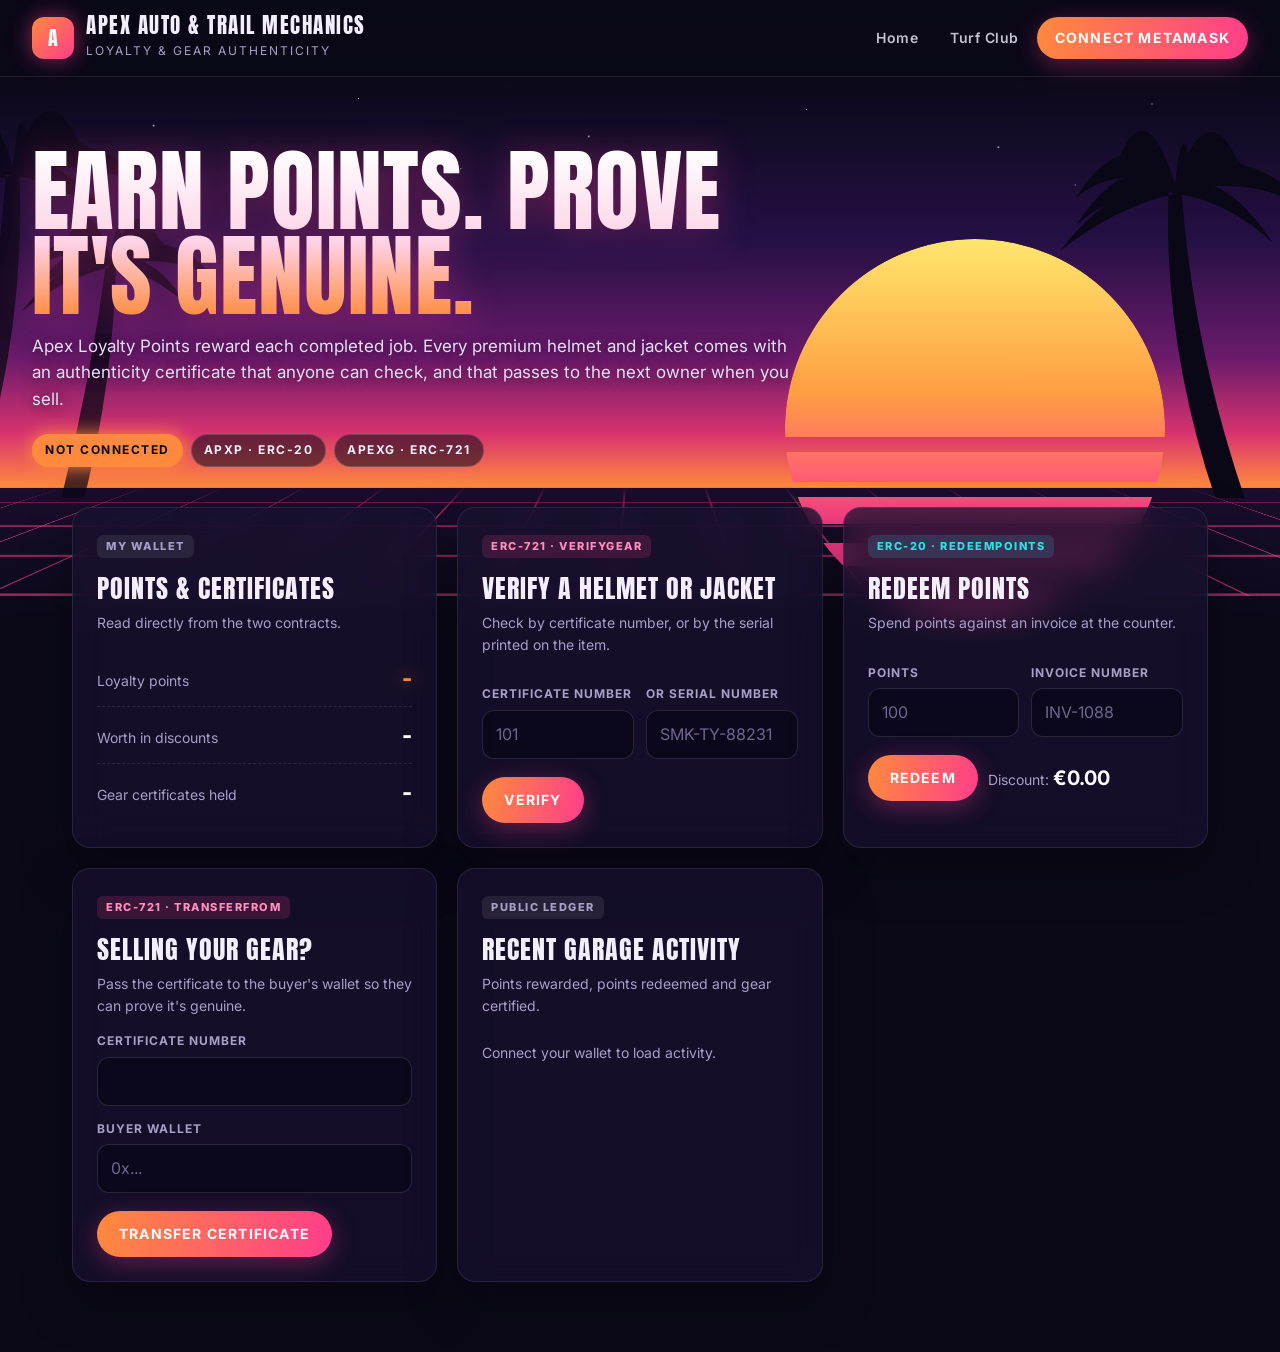
==== commit c17d37ec: "Add files via upload" ====
--- a/apex.html
+++ b/apex.html
@@ -130,7 +130,7 @@
             <div><label for="gearSize">Size</label><input id="gearSize" placeholder="L"></div>
             <div><label for="gearSerial">Manufacturer serial</label><input id="gearSerial" placeholder="SMK-TY-88231"></div>
           </div>
-          <label for="gearUri">Metadata URI</label><input id="gearUri" placeholder="https://.../metadata/gear-101.json">
+          <label for="gearUri">Metadata URI (optional)</label><input id="gearUri" placeholder="Leave blank: built automatically from the details above">
           <div class="actions"><button id="gearBtn">Mint certificate</button></div>
         </div>
       </div>
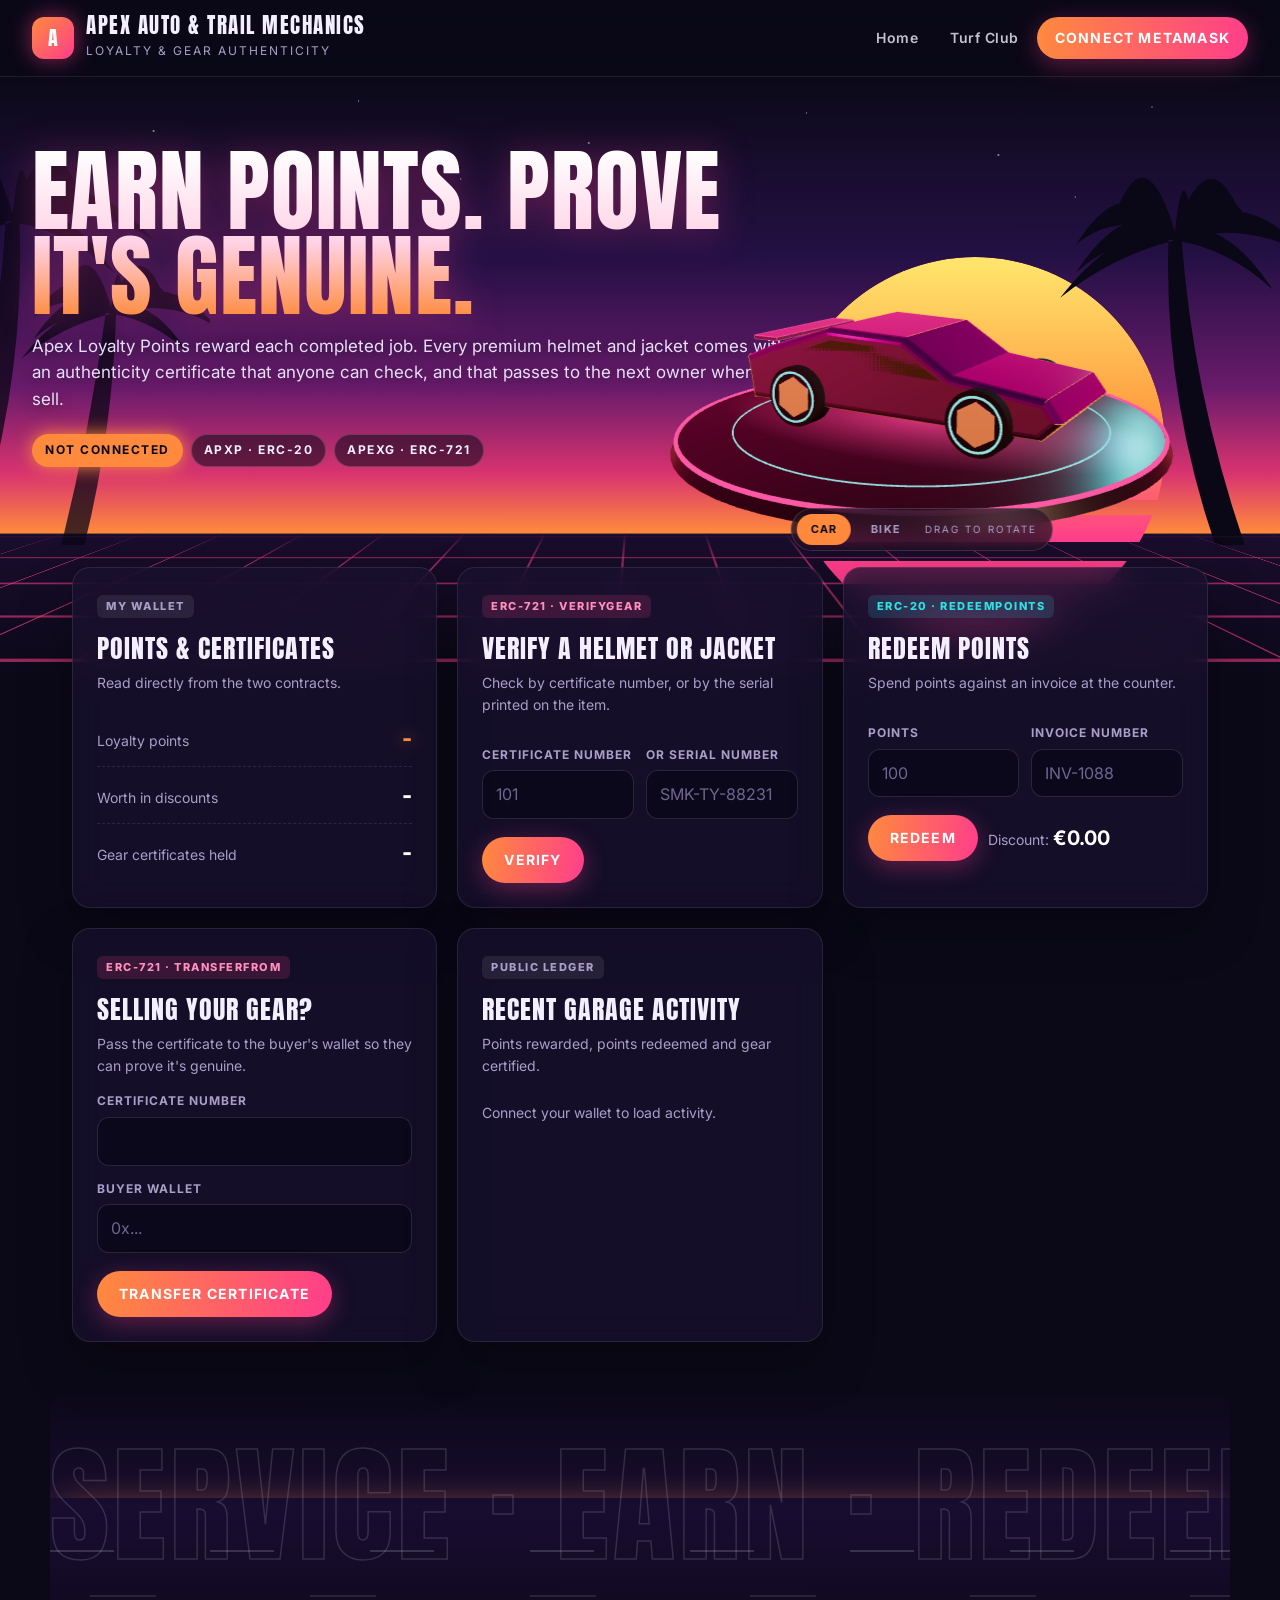
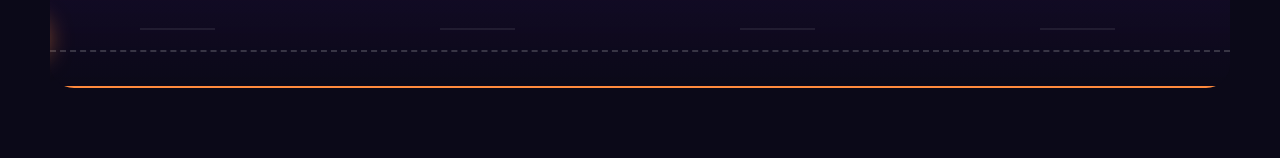
==== commit db2c14bb: "Add files via upload" ====
--- a/apex.html
+++ b/apex.html
@@ -25,6 +25,7 @@
 
   <section class="hero">
     <div class="scene" aria-hidden="true"><div class="stars"></div><div class="sun"></div><div class="palm-l"></div><div class="palm-r"></div><div class="floor"></div></div>
+    <div class="stage3d" id="stage3d" aria-label="Interactive 3D model"></div>
     <h1>Earn points. Prove it's genuine.</h1>
     <p>Apex Loyalty Points reward each completed job. Every premium helmet and jacket comes with an authenticity certificate that anyone can check, and that passes to the next owner when you sell.</p>
     <div class="chips"><span class="chip accent" id="roleChip">Not connected</span><span class="chip">APXP · ERC-20</span><span class="chip">APEXG · ERC-721</span></div>
@@ -91,6 +92,8 @@
       </div>
     </div>
 
+    <section class="ride" id="ride" aria-hidden="true"></section>
+
     <!-- Staff only -->
     <section class="staff-zone" id="staffZone" hidden>
       <h3><span class="tag staff">Garage staff only</span> Counter tools</h3>
@@ -143,6 +146,8 @@
   <script src="abis.js"></script>
   <script src="config.js"></script>
   <script src="web3.js"></script>
+  <script src="fx.js"></script>
+  <script type="module" src="scene-apex.js"></script>
   <script src="apex.js"></script>
 </body>
 </html>
--- a/styles.css
+++ b/styles.css
@@ -215,3 +215,141 @@
   .scene .palm-l { opacity: .6; }
 }
 @media (max-width: 560px) { .row { grid-template-columns: 1fr; } header.site { padding: 12px 16px; } .hero { padding: 48px 18px 140px; } }
+
+/* =====================================================================
+   FUTURISTIC LAYER: 3D stage, intros, scroll effects, toasts
+   ===================================================================== */
+
+/* ---------- header extras ---------- */
+button.ghost, body.turf button.ghost, body.apex button.ghost {
+  background: transparent; color: var(--ink); box-shadow: none; border: 1px solid rgba(255,255,255,.22);
+  padding: 9px 14px; font-size: 12px;
+}
+button.ghost:hover { border-color: var(--accent); color: #fff; }
+
+/* ---------- hero: parallax + 3D stage ---------- */
+.hero { --mx: 0; --my: 0; min-height: 600px; }
+.scene .sun { transform: translate3d(calc(var(--mx) * -30px), calc(var(--my) * -18px), 0); transition: transform .3s ease-out; }
+.scene .palm-l { transform: translate3d(calc(var(--mx) * 40px), 0, 0); transition: transform .3s ease-out; }
+.scene .palm-r { transform: translate3d(calc(var(--mx) * 55px), 0, 0); transition: transform .3s ease-out; }
+.hero-video { position: absolute; inset: 0; width: 100%; height: 100%; object-fit: cover; opacity: .38; mix-blend-mode: screen; }
+
+.stage3d {
+  position: absolute; right: 2%; top: 40px; bottom: 120px; width: min(52vw, 680px); z-index: 1;
+  cursor: grab; opacity: 0; transform: translateY(30px) scale(.96); transition: opacity 1s ease, transform 1s cubic-bezier(.2,.8,.2,1);
+}
+.hero > .stage3d { max-width: none; position: absolute; }
+.stage3d.ready { opacity: 1; transform: none; }
+.stage3d.grabbing { cursor: grabbing; }
+.stage3d canvas { width: 100% !important; height: 100% !important; display: block; }
+.stage-switch {
+  position: absolute; left: 50%; bottom: 6px; transform: translateX(-50%); display: flex; gap: 6px; align-items: center;
+  padding: 5px; border-radius: 999px; background: rgba(11,9,24,.6); border: 1px solid rgba(255,255,255,.14); backdrop-filter: blur(10px);
+}
+.stage-switch button, body.turf .stage-switch button, body.apex .stage-switch button {
+  background: transparent; color: var(--muted); box-shadow: none; padding: 7px 14px; font-size: 11px;
+}
+.stage-switch button.on, body.turf .stage-switch button.on, body.apex .stage-switch button.on { background: var(--accent); color: #0b0918; }
+.stage-hint { font-size: 10px; letter-spacing: 2px; text-transform: uppercase; color: var(--muted); padding: 0 10px 0 4px; white-space: nowrap; }
+
+/* ---------- intro overlay ---------- */
+.intro-lock, .intro-lock body { overflow: hidden; }
+.intro { position: fixed; inset: 0; z-index: 100; background: #05040c; transition: opacity .6s ease, transform .6s ease; }
+.intro canvas { position: absolute; inset: 0; width: 100%; height: 100%; }
+.intro.out { opacity: 0; transform: scale(1.06); pointer-events: none; }
+.intro-title {
+  position: absolute; left: 0; right: 0; top: 50%; transform: translateY(-50%) scale(1.6); text-align: center; opacity: 0;
+  transition: transform .5s cubic-bezier(.2,1.4,.3,1), opacity .25s ease; pointer-events: none;
+}
+.intro.show-title .intro-title { opacity: 1; transform: translateY(-50%) scale(1); }
+.intro-title b {
+  display: block; font-family: var(--display); font-weight: 400; font-size: clamp(56px, 11vw, 150px); line-height: .9; letter-spacing: 3px; color: #fff;
+  text-shadow: 0 0 30px var(--accent), 0 0 80px var(--accent-2);
+}
+.intro-title span { display: block; margin-top: 10px; font-size: 14px; font-weight: 800; letter-spacing: 8px; text-transform: uppercase; color: #fff; opacity: .85; }
+.intro-skip, body.turf .intro-skip, body.apex .intro-skip {
+  position: absolute; right: 22px; bottom: 22px; background: rgba(255,255,255,.08); color: #fff; box-shadow: none;
+  border: 1px solid rgba(255,255,255,.25); font-size: 12px; padding: 9px 16px;
+}
+
+/* ---------- scroll reveal ---------- */
+.reveal { opacity: 0; transform: translateY(46px) scale(.97); transition: opacity .8s ease, transform .8s cubic-bezier(.2,.8,.2,1), border-color .2s ease; }
+.reveal.in { opacity: 1; transform: none; }
+
+/* ---------- tilt cards (home) ---------- */
+.tilt { transition: transform .25s ease-out, border-color .2s ease; transform-style: preserve-3d; position: relative; }
+.tilt::after {
+  content: ""; position: absolute; inset: 0; border-radius: inherit; pointer-events: none; opacity: 0; transition: opacity .3s;
+  background: radial-gradient(400px circle at var(--gx, 50%) var(--gy, 50%), rgba(255,255,255,.12), transparent 50%);
+}
+.tilt:hover::after { opacity: 1; }
+
+/* ---------- scroll-driven strip ---------- */
+.ride { position: relative; margin: 46px -22px 10px; height: 300px; overflow: hidden; border-radius: 24px;
+  background: linear-gradient(180deg, rgba(36,16,68,.0), rgba(36,16,68,.55) 40%, rgba(11,9,24,.9)); }
+.ride-marquee { position: absolute; top: 18px; left: 0; white-space: nowrap; pointer-events: none; }
+.ride-marquee span {
+  display: inline-block; font-family: var(--display); font-size: clamp(60px, 10vw, 130px); letter-spacing: 4px; text-transform: uppercase;
+  color: transparent; -webkit-text-stroke: 1.5px rgba(255,255,255,.14); will-change: transform;
+}
+.ride-track { position: absolute; left: 0; right: 0; bottom: 0; height: 190px; border-bottom: 2px solid var(--accent); box-shadow: 0 10px 40px -10px var(--accent); }
+.ride-track::before { content: ""; position: absolute; left: 0; right: 0; bottom: 34px; border-top: 2px dashed rgba(255,255,255,.18); }
+.speed { position: absolute; inset: 0 -600px 0 0; transform: translateX(calc(var(--p, 0) * -600px));
+  background:
+    linear-gradient(90deg, rgba(255,255,255,.16) 40%, transparent 0) 0 28% / 160px 2px repeat-x,
+    linear-gradient(90deg, rgba(255,255,255,.10) 30%, transparent 0) 40px 52% / 220px 2px repeat-x,
+    linear-gradient(90deg, rgba(255,255,255,.08) 25%, transparent 0) 90px 70% / 300px 2px repeat-x; }
+.veh { position: absolute; bottom: 4px; left: 0; will-change: transform; overflow: visible; filter: drop-shadow(0 0 14px var(--accent)); }
+.veh .tyre { fill: #0b0a12; stroke: #2de2e6; stroke-width: 3; }
+.veh .rim { fill: #1d1a28; stroke: rgba(255,255,255,.4); stroke-width: 1.5; }
+.veh .spoke { stroke: #d9d4ff; stroke-width: 3; stroke-linecap: round; }
+.veh .trail { stroke: var(--accent); stroke-width: 3; stroke-linecap: round; opacity: .6; fill: none; }
+.veh .lamp { fill: #e8fbff; } .veh .tail { fill: #ff2d6f; }
+.veh.car { width: 340px; bottom: 6px; }
+.veh.car .body { stroke: #ff8a3d; stroke-width: 3; }
+.veh.car .glass { fill: #0b0a1a; stroke: #2de2e6; stroke-width: 1.5; }
+.veh.bike { width: 230px; bottom: 6px; }
+.veh.bike .frame { fill: none; stroke: #d9d4ff; stroke-width: 6; stroke-linecap: round; stroke-linejoin: round; }
+.veh.bike .body { fill: #2a1640; stroke: #ff3d8b; stroke-width: 3; }
+.veh.bike .seat { fill: #120f1c; }
+.veh.bike .rider { fill: #120f1c; stroke: #ff3d8b; stroke-width: 2; }
+.veh.bike .helmet { fill: #ff3d8b; stroke: #fff; stroke-width: 2; }
+.veh.fball { width: 110px; bottom: 36px; filter: drop-shadow(0 0 16px #39ff9c); }
+.veh.fball .ball { fill: #f4f7ff; stroke: #0b0d14; stroke-width: 2; }
+.veh.fball .patch { fill: #0b0d14; }
+.veh.cball { width: 56px; bottom: 120px; filter: drop-shadow(0 0 12px #ff3d5a); }
+.veh.cball .red { fill: #c8102e; }
+.veh.cball .seam { fill: none; stroke: #fff4e0; stroke-width: 2.5; stroke-dasharray: 3 2; }
+.stumps { position: absolute; right: 7%; bottom: 36px; width: 60px; fill: #f4efe0; filter: drop-shadow(0 0 10px #39ff9c); }
+.stumps .bail { transition: transform .5s cubic-bezier(.2,.8,.2,1); transform-box: fill-box; transform-origin: center; }
+.stumps.hit .b1 { transform: translate(-30px, -60px) rotate(-160deg); }
+.stumps.hit .b2 { transform: translate(26px, -75px) rotate(200deg); }
+
+/* ---------- toasts ---------- */
+#log { gap: 10px; }
+.log-clear, body.turf .log-clear, body.apex .log-clear {
+  align-self: flex-end; background: rgba(21,15,43,.95); color: var(--muted); box-shadow: none; border: 1px solid var(--glass-line);
+  padding: 6px 12px; font-size: 10px;
+}
+.log-item { display: flex; gap: 10px; align-items: flex-start; animation: toastIn .35s cubic-bezier(.2,.8,.2,1); }
+.log-item.leaving { opacity: 0; transform: translateX(30px); transition: opacity .25s ease, transform .25s ease; }
+.log-body { flex: 1; }
+.log-x, body.turf .log-x, body.apex .log-x {
+  flex: none; width: 26px; height: 26px; padding: 0; border-radius: 50%; display: grid; place-items: center;
+  background: rgba(255,255,255,.08); color: var(--ink); box-shadow: none; font-size: 16px; line-height: 1; letter-spacing: 0;
+}
+.log-x:hover { background: rgba(255,255,255,.18); transform: none; }
+.log-item.pending .log-body span::after { content: ""; display: inline-block; width: 10px; height: 10px; margin-left: 8px; border-radius: 50%; border: 2px solid var(--pending); border-right-color: transparent; animation: spin .8s linear infinite; vertical-align: -1px; }
+@keyframes toastIn { from { opacity: 0; transform: translateY(14px) scale(.97); } }
+@keyframes spin { to { transform: rotate(360deg); } }
+
+@media (max-width: 900px) {
+  .stage3d { position: relative !important; right: auto; top: auto; bottom: auto; width: 100%; height: 340px; margin-top: 20px; }
+  .hero { padding-bottom: 170px; }
+  .ride { margin-left: 0; margin-right: 0; }
+  .veh.car { width: 240px; } .veh.bike { width: 170px; }
+}
+@media (prefers-reduced-motion: reduce) {
+  .reveal { opacity: 1; transform: none; }
+  .scene .sun, .scene .palm-l, .scene .palm-r { transform: none; }
+}
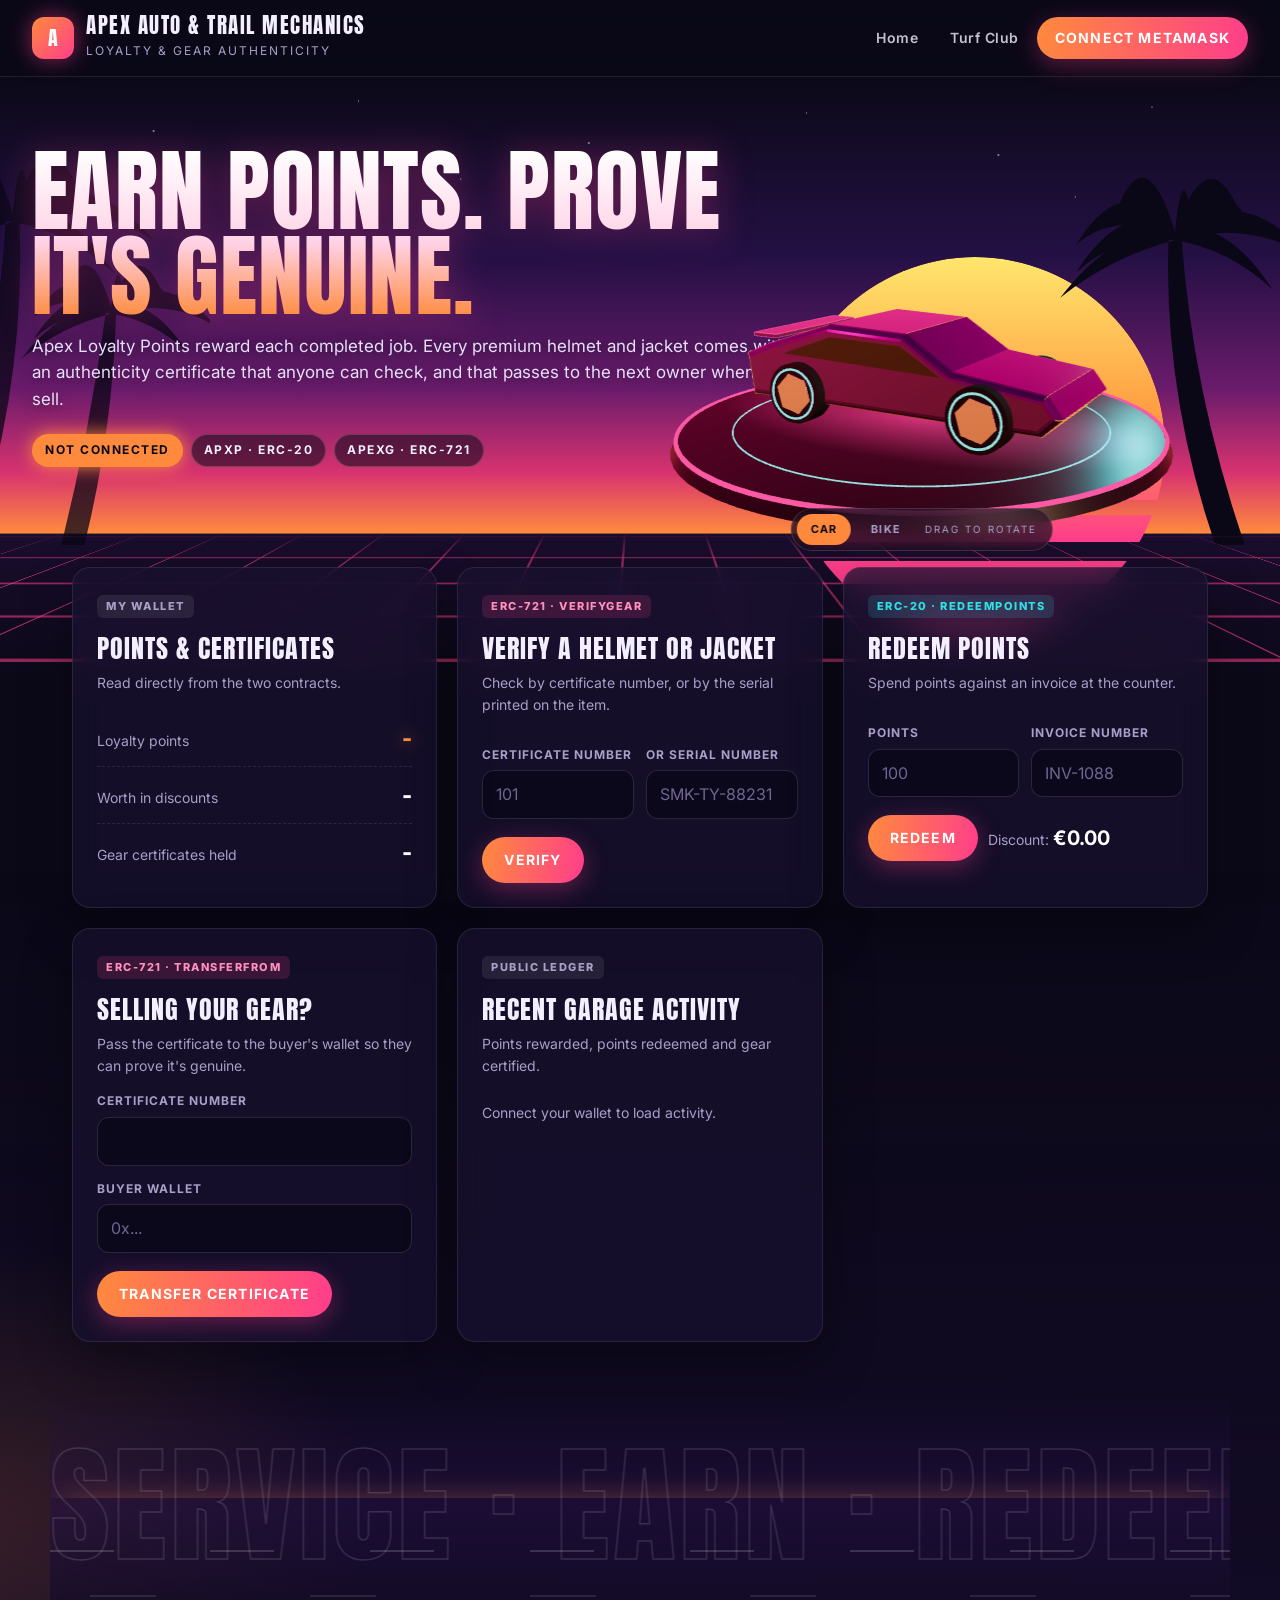
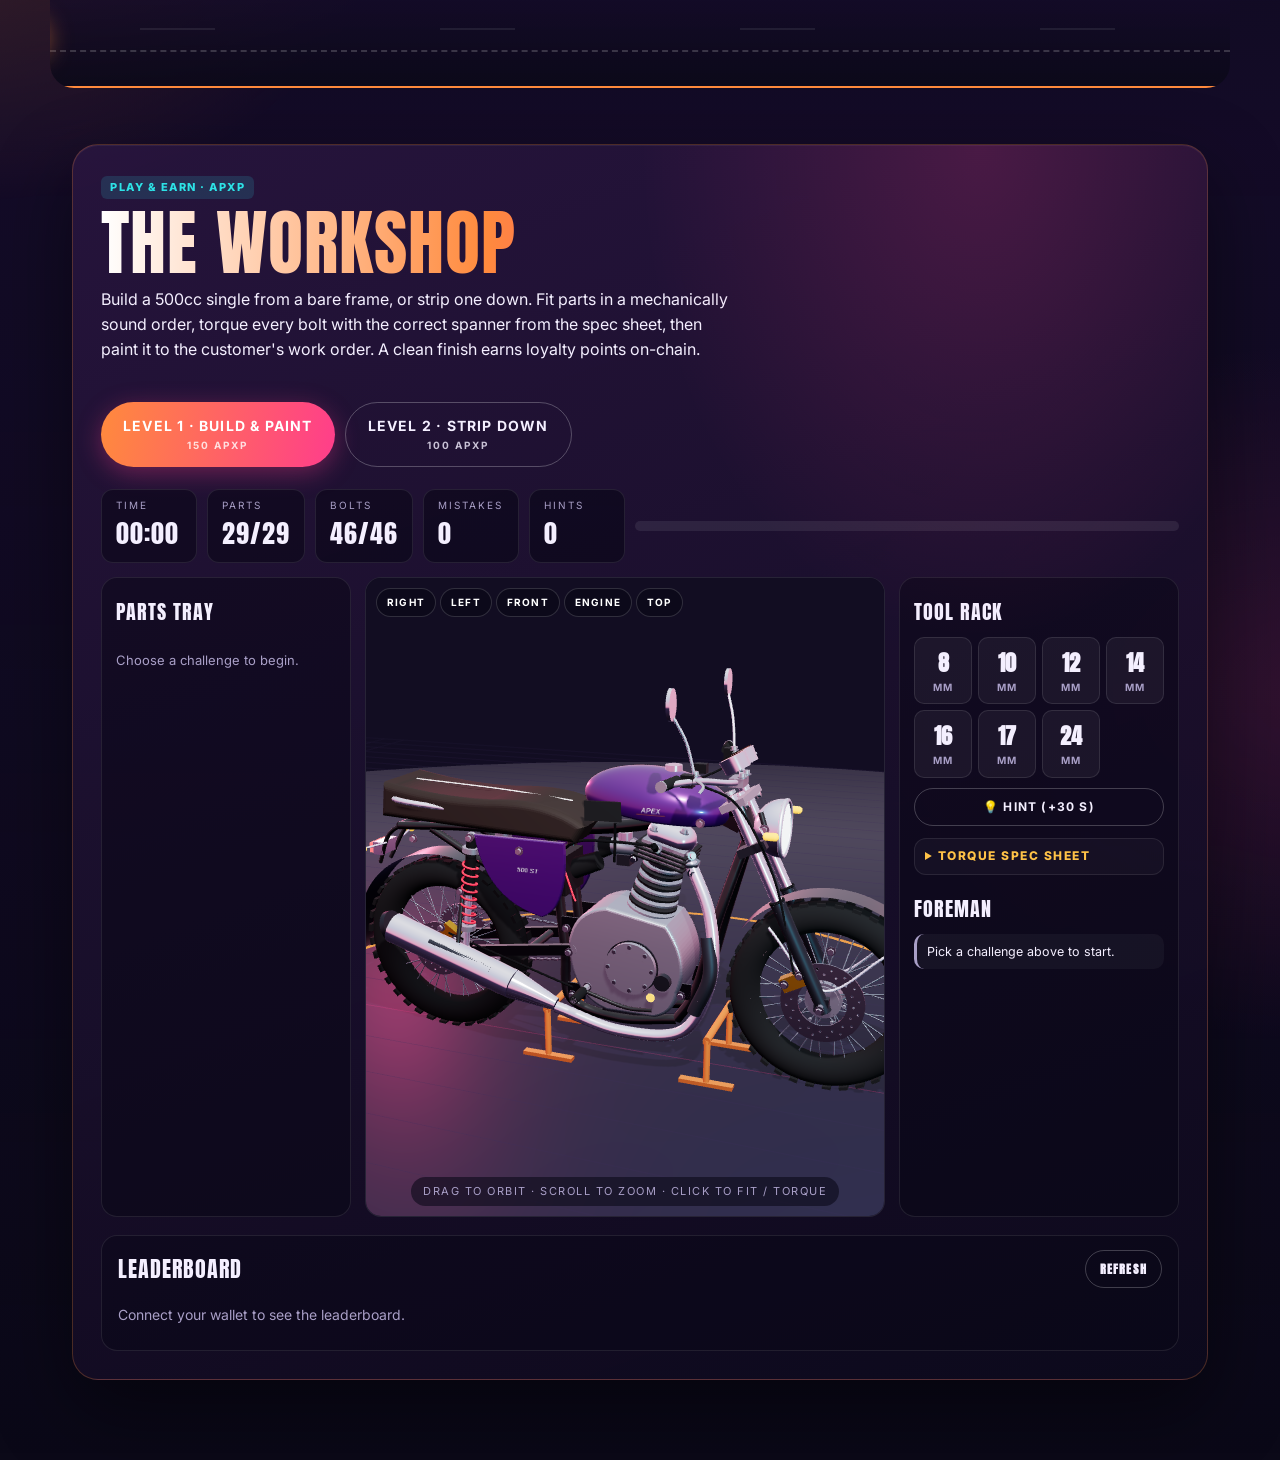
==== commit c29b104f: "Add files via upload" ====
--- a/apex.html
+++ b/apex.html
@@ -94,6 +94,71 @@
 
     <section class="ride" id="ride" aria-hidden="true"></section>
 
+    <!-- The Workshop game -->
+    <section class="workshop" id="workshop">
+      <div class="ws-head">
+        <div>
+          <span class="tag erc20">Play &amp; earn · APXP</span>
+          <h2>The Workshop</h2>
+          <p class="sub">Build a 500cc single from a bare frame, or strip one down. Fit parts in a mechanically sound order, torque every bolt with the correct spanner from the spec sheet, then paint it to the customer's work order. A clean finish earns loyalty points on-chain.</p>
+        </div>
+        <div class="ws-start">
+          <button type="button" data-start="assemble">Level 1 · Build &amp; paint <small>150 APXP</small></button>
+          <button type="button" class="secondary" data-start="strip">Level 2 · Strip down <small>100 APXP</small></button>
+        </div>
+      </div>
+
+      <div class="ws-hud">
+        <div><span>Time</span><b id="wsTime">00:00</b></div>
+        <div><span>Parts</span><b id="wsParts">-</b></div>
+        <div><span>Bolts</span><b id="wsBolts">-</b></div>
+        <div><span>Mistakes</span><b id="wsMistakes">0</b></div>
+        <div><span>Hints</span><b id="wsHints">0</b></div>
+        <div class="ws-bar"><i id="wsProgress"></i></div>
+      </div>
+
+      <div class="ws-body">
+        <aside class="ws-panel">
+          <h3>Parts tray</h3>
+          <div class="ws-tray" id="wsTray"></div>
+        </aside>
+
+        <div class="ws-stage" id="wsStage">
+          <div class="ws-views">
+            <button type="button" data-view="right">Right</button><button type="button" data-view="left">Left</button>
+            <button type="button" data-view="front">Front</button><button type="button" data-view="engine">Engine</button><button type="button" data-view="top">Top</button>
+          </div>
+          <div class="ws-help">Drag to orbit · scroll to zoom · click to fit / torque</div>
+          <div class="ws-result" id="wsResult" hidden></div>
+        </div>
+
+        <aside class="ws-panel">
+          <h3>Tool rack</h3>
+          <div class="ws-tools" id="wsTools"></div>
+          <button type="button" class="ghost ws-hint" id="wsHint">💡 Hint (+30 s)</button>
+          <details class="ws-specbox"><summary>Torque spec sheet</summary><div class="ws-spec" id="wsSpec"></div></details>
+          <h3>Foreman</h3>
+          <ul class="ws-log" id="wsLog"><li>Pick a challenge above to start.</li></ul>
+        </aside>
+      </div>
+
+      <div class="ws-paint" id="wsPaint" hidden>
+        <div class="ws-order" id="wsOrder"></div>
+        <div class="ws-paint-main">
+          <h3>Paint shop</h3>
+          <div class="ws-zones" id="wsZones"></div>
+          <div class="ws-swatches" id="wsSwatches"></div>
+          <button type="button" id="wsSubmitPaint">Deliver to customer</button>
+        </div>
+      </div>
+
+      <div class="ws-board">
+        <h3>Leaderboard <button type="button" class="ghost" id="wsBoardRefresh">Refresh</button></h3>
+        <ul class="feed" id="wsBoard"></ul>
+      </div>
+    </section>
+
+
     <!-- Staff only -->
     <section class="staff-zone" id="staffZone" hidden>
       <h3><span class="tag staff">Garage staff only</span> Counter tools</h3>
@@ -148,6 +213,7 @@
   <script src="web3.js"></script>
   <script src="fx.js"></script>
   <script type="module" src="scene-apex.js"></script>
+  <script type="module" src="workshop.js"></script>
   <script src="apex.js"></script>
 </body>
 </html>
--- a/styles.css
+++ b/styles.css
@@ -353,3 +353,152 @@
   .reveal { opacity: 1; transform: none; }
   .scene .sun, .scene .palm-l, .scene .palm-r { transform: none; }
 }
+
+/* =====================================================================
+   SECTIONS: richer backgrounds, scrollbars
+   ===================================================================== */
+main { position: relative; }
+main::before {
+  content: ""; position: absolute; inset: 300px -30vw -80px; z-index: -1; pointer-events: none;
+  background:
+    radial-gradient(600px 400px at 15% 30%, color-mix(in srgb, var(--accent) 16%, transparent), transparent 70%),
+    radial-gradient(700px 500px at 85% 65%, color-mix(in srgb, var(--accent-2) 14%, transparent), transparent 70%),
+    linear-gradient(transparent, rgba(36,16,68,.35) 40%, transparent);
+}
+* { scrollbar-width: thin; scrollbar-color: color-mix(in srgb, var(--accent) 60%, transparent) transparent; }
+::-webkit-scrollbar { width: 8px; height: 8px; }
+::-webkit-scrollbar-track { background: transparent; }
+::-webkit-scrollbar-thumb { background: color-mix(in srgb, var(--accent) 55%, transparent); border-radius: 8px; }
+.feed { padding-right: 6px; }
+
+.section-title { display: flex; align-items: flex-end; justify-content: space-between; gap: 16px; flex-wrap: wrap; margin: 60px 0 18px; }
+.section-title h2 { margin: 0; font-family: var(--display); font-weight: 400; font-size: clamp(34px, 5vw, 60px); letter-spacing: 1px; text-transform: uppercase; line-height: .95;
+  background: linear-gradient(90deg, #fff, var(--accent)); -webkit-background-clip: text; background-clip: text; color: transparent; }
+.section-title p { margin: 0; color: var(--muted); max-width: 520px; font-size: 14px; }
+
+/* =====================================================================
+   WORKSHOP GAME (Apex)
+   ===================================================================== */
+.workshop {
+  margin: 56px 0 10px; padding: 28px; border-radius: 26px; position: relative; overflow: hidden;
+  background: linear-gradient(160deg, rgba(42,22,64,.85), rgba(13,10,28,.92)); border: 1px solid rgba(255,138,61,.25);
+  box-shadow: 0 30px 80px rgba(0,0,0,.45), inset 0 1px 0 rgba(255,255,255,.06);
+}
+.workshop::before { content: ""; position: absolute; inset: -40% -10% auto auto; width: 60%; height: 80%; background: radial-gradient(closest-side, rgba(255,61,139,.18), transparent); pointer-events: none; }
+.ws-head { display: flex; justify-content: space-between; gap: 24px; flex-wrap: wrap; align-items: flex-end; }
+.ws-head h2 { margin: 0; font-family: var(--display); font-weight: 400; font-size: clamp(40px, 6vw, 72px); letter-spacing: 1px; text-transform: uppercase; line-height: .95;
+  background: linear-gradient(90deg, #fff, #ff8a3d 60%, #ff3d8b); -webkit-background-clip: text; background-clip: text; color: transparent; }
+.ws-head .sub { max-width: 640px; margin-top: 10px; }
+.ws-start { display: flex; gap: 10px; flex-wrap: wrap; }
+.ws-start button small { display: block; font-size: 10px; opacity: .8; letter-spacing: 2px; margin-top: 2px; }
+.ws-hud { display: grid; grid-template-columns: repeat(5, auto) 1fr; gap: 10px; align-items: center; margin: 22px 0 14px; }
+.ws-hud > div:not(.ws-bar) { background: rgba(8,6,20,.55); border: 1px solid var(--glass-line); border-radius: 12px; padding: 8px 14px; min-width: 96px; }
+.ws-hud span { display: block; font-size: 10px; letter-spacing: 2px; text-transform: uppercase; color: var(--muted); }
+.ws-hud b { font-family: var(--display); font-weight: 400; font-size: 26px; letter-spacing: 1px; }
+.ws-bar { height: 10px; border-radius: 99px; background: rgba(255,255,255,.08); overflow: hidden; }
+.ws-bar i { display: block; height: 100%; width: 0; background: linear-gradient(90deg, #ff8a3d, #ff3d8b, #2de2e6); box-shadow: 0 0 18px #ff3d8b; transition: width .5s ease; }
+.ws-body { display: grid; grid-template-columns: 250px 1fr 280px; gap: 14px; }
+.ws-panel { background: rgba(8,6,20,.5); border: 1px solid var(--glass-line); border-radius: 16px; padding: 14px; max-height: 640px; overflow: auto; }
+.ws-panel h3 { margin: 4px 0 10px; font-family: var(--display); font-weight: 400; font-size: 20px; letter-spacing: 1px; text-transform: uppercase; }
+.ws-panel h3:not(:first-child) { margin-top: 18px; }
+.ws-tray { display: flex; flex-direction: column; gap: 6px; }
+.ws-tray .part, body.apex .ws-tray .part {
+  text-align: left; text-transform: none; letter-spacing: 0; font-size: 13px; padding: 9px 12px; border-radius: 10px;
+  background: rgba(255,255,255,.04); color: var(--ink); box-shadow: none; border: 1px solid rgba(255,255,255,.08);
+}
+.ws-tray .part span { display: block; font-size: 11px; color: var(--muted); font-weight: 600; }
+.ws-tray .part:hover { border-color: rgba(255,138,61,.5); transform: none; }
+.ws-tray .part.on { border-color: #ff8a3d; background: rgba(255,138,61,.14); box-shadow: 0 0 0 1px #ff8a3d inset, 0 0 22px rgba(255,138,61,.25); }
+.ws-empty { color: var(--muted); font-size: 13px; }
+.ws-stage { position: relative; height: 640px; border-radius: 16px; overflow: hidden; border: 1px solid var(--glass-line); background: #120d22; }
+.ws-stage canvas { display: block; width: 100% !important; height: 100% !important; cursor: grab; }
+.ws-stage.flash-bad { animation: flashBad .45s ease; }
+.ws-stage.flash-good { animation: flashGood .45s ease; }
+@keyframes flashBad { 30% { box-shadow: inset 0 0 0 3px #ff5c7a, 0 0 40px rgba(255,92,122,.5); } }
+@keyframes flashGood { 30% { box-shadow: inset 0 0 0 3px #34f5a0, 0 0 40px rgba(52,245,160,.35); } }
+.ws-views { position: absolute; top: 10px; left: 10px; display: flex; gap: 4px; z-index: 2; }
+.ws-views button, body.apex .ws-views button { padding: 6px 10px; font-size: 10px; background: rgba(11,9,24,.7); box-shadow: none; border: 1px solid rgba(255,255,255,.15); }
+.ws-help { position: absolute; bottom: 10px; left: 50%; transform: translateX(-50%); font-size: 11px; letter-spacing: 1.5px; text-transform: uppercase; color: var(--muted); background: rgba(11,9,24,.6); padding: 6px 12px; border-radius: 99px; pointer-events: none; white-space: nowrap; }
+.ws-result { position: absolute; inset: auto 20px 50px; z-index: 3; background: rgba(13,10,28,.92); border: 1px solid rgba(255,138,61,.4); border-radius: 18px; padding: 20px; text-align: center; backdrop-filter: blur(10px); }
+.ws-res-head { font-family: var(--display); font-size: 34px; letter-spacing: 1px; text-transform: uppercase; color: #fff; }
+.ws-res-stats { display: flex; justify-content: center; gap: 30px; margin: 10px 0; }
+.ws-res-stats b { display: block; font-family: var(--display); font-size: 30px; font-weight: 400; color: #ff8a3d; }
+.ws-res-stats span { font-size: 11px; color: var(--muted); text-transform: uppercase; letter-spacing: 1.5px; }
+.ws-result .actions { justify-content: center; }
+.ws-confetti { position: absolute; inset: 0; pointer-events: none; z-index: 4; }
+.ws-tools { display: grid; grid-template-columns: repeat(4, 1fr); gap: 6px; }
+.ws-tools .tool, body.apex .ws-tools .tool { padding: 8px 4px; border-radius: 10px; font-size: 10px; background: rgba(255,255,255,.05); color: var(--muted); box-shadow: none; border: 1px solid rgba(255,255,255,.1); }
+.ws-tools .tool i { display: block; font-style: normal; font-family: var(--display); font-size: 22px; color: var(--ink); letter-spacing: 0; }
+.ws-tools .tool.on { background: linear-gradient(140deg, #ff8a3d, #ff3d8b); color: #fff; border-color: transparent; box-shadow: 0 0 20px rgba(255,61,139,.45); }
+.ws-tools .tool.on i { color: #fff; }
+.ws-hint { width: 100%; margin-top: 10px; }
+.ws-specbox { margin-top: 12px; border: 1px solid var(--glass-line); border-radius: 12px; padding: 8px 10px; background: rgba(255,255,255,.03); }
+.ws-specbox summary { cursor: pointer; font-size: 12px; font-weight: 800; letter-spacing: 1.5px; text-transform: uppercase; color: #ffc247; }
+.ws-spec { max-height: 220px; overflow: auto; margin-top: 8px; }
+.ws-spec table { width: 100%; border-collapse: collapse; font-size: 11.5px; }
+.ws-spec td { padding: 3px 4px; border-bottom: 1px dashed rgba(255,255,255,.07); }
+.ws-spec td:last-child { text-align: right; font-weight: 800; color: #ff8a3d; white-space: nowrap; }
+.ws-spec tr.grp td { color: #fff; font-weight: 800; padding-top: 8px; border-bottom-color: rgba(255,138,61,.3); }
+.ws-log { list-style: none; margin: 0; padding: 0; font-size: 12.5px; display: flex; flex-direction: column; gap: 6px; }
+.ws-log li { padding: 8px 10px; border-radius: 10px; background: rgba(255,255,255,.04); border-left: 3px solid var(--muted); animation: toastIn .3s ease; }
+.ws-log li.good { border-left-color: var(--ok); } .ws-log li.bad { border-left-color: var(--err); background: rgba(255,92,122,.08); } .ws-log li.hint { border-left-color: #ffe066; }
+.ws-paint { display: grid; grid-template-columns: 280px 1fr; gap: 14px; margin-top: 14px; }
+.ws-order { background: #f6f1e4; color: #1a1420; border-radius: 14px; padding: 16px; font-size: 13px; box-shadow: 0 10px 30px rgba(0,0,0,.4); transform: rotate(-1.2deg); }
+.ws-order b { display: block; font-family: var(--display); font-weight: 400; font-size: 22px; letter-spacing: 1px; margin-bottom: 8px; border-bottom: 2px dashed #1a1420; padding-bottom: 6px; }
+.ws-order div { display: flex; justify-content: space-between; padding: 4px 0; }
+.ws-order em { font-style: normal; font-weight: 800; }
+.ws-paint-main { background: rgba(8,6,20,.5); border: 1px solid var(--glass-line); border-radius: 16px; padding: 16px; }
+.ws-paint-main h3 { margin: 0 0 10px; font-family: var(--display); font-weight: 400; font-size: 22px; text-transform: uppercase; letter-spacing: 1px; }
+.ws-zones { display: flex; gap: 6px; flex-wrap: wrap; margin-bottom: 12px; }
+.ws-zones button, body.apex .ws-zones button { background: rgba(255,255,255,.05); color: var(--muted); box-shadow: none; border: 1px solid rgba(255,255,255,.12); padding: 8px 12px; font-size: 11px; }
+.ws-zones button.on { color: #fff; border-color: #2de2e6; background: rgba(45,226,230,.12); }
+.ws-swatches { display: grid; grid-template-columns: repeat(auto-fill, minmax(110px, 1fr)); gap: 8px; margin-bottom: 14px; }
+.ws-swatches .sw, body.apex .ws-swatches .sw { display: flex; align-items: center; gap: 8px; text-transform: none; letter-spacing: 0; font-size: 12px; padding: 8px; background: rgba(255,255,255,.04); color: var(--ink); box-shadow: none; border: 1px solid rgba(255,255,255,.1); border-radius: 10px; }
+.ws-swatches .sw i { width: 22px; height: 22px; border-radius: 50%; background: var(--c); box-shadow: 0 0 0 2px rgba(255,255,255,.25), 0 0 12px var(--c); flex: none; }
+.ws-board { margin-top: 18px; background: rgba(8,6,20,.4); border: 1px solid var(--glass-line); border-radius: 16px; padding: 14px 16px; }
+.ws-board h3 { display: flex; justify-content: space-between; align-items: center; margin: 0 0 6px; font-family: var(--display); font-weight: 400; font-size: 22px; text-transform: uppercase; letter-spacing: 1px; }
+@media (max-width: 1100px) { .ws-body { grid-template-columns: 1fr; } .ws-stage { height: 480px; order: -1; } .ws-paint { grid-template-columns: 1fr; } .ws-hud { grid-template-columns: repeat(3, 1fr); } .ws-bar { grid-column: 1 / -1; } }
+
+/* =====================================================================
+   TURF: STRK exchange + XOXO
+   ===================================================================== */
+.xchg-rate { font-family: var(--display); font-size: 30px; letter-spacing: 1px; color: #39ff9c; text-shadow: 0 0 18px rgba(57,255,156,.5); }
+.xchg-tabs { display: flex; gap: 6px; margin: 12px 0 4px; }
+.xchg-tabs button, body.turf .xchg-tabs button { flex: 1; background: rgba(255,255,255,.05); color: var(--muted); box-shadow: none; border: 1px solid rgba(255,255,255,.12); padding: 9px; }
+.xchg-tabs button.on { color: #05151a; background: linear-gradient(100deg, #39ff9c, #2de2e6); border-color: transparent; }
+.xchg-out { margin-top: 10px; padding: 12px; border-radius: 12px; background: rgba(57,255,156,.07); border: 1px dashed rgba(57,255,156,.35); font-size: 14px; }
+.xchg-out b { font-size: 20px; color: #fff; }
+.mini-stats { display: grid; grid-template-columns: 1fr 1fr; gap: 8px; margin-top: 12px; font-size: 12px; color: var(--muted); }
+.mini-stats b { display: block; color: var(--ink); font-size: 15px; }
+.cashback { display: inline-block; margin-left: 6px; font-size: 12px; font-weight: 800; color: #39ff9c; }
+
+.xoxo { margin: 56px 0 10px; padding: 28px; border-radius: 26px; position: relative; overflow: hidden;
+  background: radial-gradient(900px 500px at 50% 120%, rgba(57,255,156,.18), transparent 60%), linear-gradient(160deg, rgba(10,40,44,.85), rgba(8,10,24,.95));
+  border: 1px solid rgba(57,255,156,.25); box-shadow: 0 30px 80px rgba(0,0,0,.45); }
+.xoxo-grid { display: grid; grid-template-columns: 1fr minmax(300px, 460px) 1fr; gap: 24px; align-items: center; }
+.xo-side { display: flex; flex-direction: column; gap: 12px; }
+.xo-score { display: flex; align-items: center; gap: 12px; padding: 14px; border-radius: 16px; background: rgba(8,6,20,.5); border: 1px solid var(--glass-line); transition: box-shadow .3s, border-color .3s; }
+.xo-score.turn { border-color: #39ff9c; box-shadow: 0 0 0 1px #39ff9c inset, 0 0 30px rgba(57,255,156,.3); }
+.xo-score.ai.turn { border-color: #ff3d5a; box-shadow: 0 0 0 1px #ff3d5a inset, 0 0 30px rgba(255,61,90,.3); }
+.xo-score .icon { width: 46px; height: 46px; flex: none; }
+.xo-score b { display: block; font-family: var(--display); font-weight: 400; font-size: 18px; letter-spacing: 1px; text-transform: uppercase; }
+.xo-score em { font-style: normal; font-family: var(--display); font-size: 40px; margin-left: auto; color: #fff; }
+.xo-board { position: relative; aspect-ratio: 1; perspective: 900px; }
+.xo-pitch { position: absolute; inset: 0; display: grid; grid-template-columns: repeat(3, 1fr); gap: 10px; padding: 14px; border-radius: 22px; transform: rotateX(14deg);
+  background: repeating-linear-gradient(90deg, #0e5a33 0 33.33%, #0c4f2d 33.33% 66.66%); box-shadow: 0 40px 60px rgba(0,0,0,.5), 0 0 0 3px rgba(255,255,255,.75) inset, 0 0 60px rgba(57,255,156,.25); }
+.xo-pitch::before { content: ""; position: absolute; left: 50%; top: 50%; width: 30%; aspect-ratio: 1; border: 3px solid rgba(255,255,255,.55); border-radius: 50%; transform: translate(-50%, -50%); pointer-events: none; }
+.xo-cell, body.turf .xo-cell { position: relative; border-radius: 14px; background: rgba(255,255,255,.04); border: 2px dashed rgba(255,255,255,.18); box-shadow: none; padding: 0; display: grid; place-items: center; transition: background .2s, transform .15s; }
+.xo-cell:hover:not(:disabled) { background: rgba(57,255,156,.15); transform: translateY(-3px); }
+.xo-cell:disabled { cursor: default; opacity: 1; }
+.xo-cell svg { width: 74%; height: 74%; animation: dropIn .45s cubic-bezier(.2,1.6,.4,1); filter: drop-shadow(0 8px 10px rgba(0,0,0,.45)); }
+.xo-cell.win { background: rgba(255,224,102,.22); border-color: #ffe066; animation: winPulse .8s ease infinite alternate; }
+@keyframes dropIn { from { transform: translateY(-60px) scale(.4) rotate(-90deg); opacity: 0; } }
+@keyframes winPulse { to { box-shadow: 0 0 30px #ffe066; } }
+.xo-banner { text-align: center; margin-top: 16px; min-height: 40px; font-family: var(--display); font-size: 30px; letter-spacing: 1px; text-transform: uppercase; }
+.xo-controls { display: flex; gap: 6px; flex-wrap: wrap; justify-content: center; margin-top: 10px; }
+.xo-controls button, body.turf .xo-controls button { background: rgba(255,255,255,.05); color: var(--muted); box-shadow: none; border: 1px solid rgba(255,255,255,.12); padding: 8px 12px; font-size: 11px; }
+.xo-controls button.on { color: #05151a; background: #39ff9c; border-color: transparent; }
+.xo-controls .primary, body.turf .xo-controls .primary { background: linear-gradient(100deg, #39ff9c, #2de2e6); color: #05151a; }
+.xo-confetti { position: absolute; inset: 0; pointer-events: none; }
+@media (max-width: 900px) { .xoxo-grid { grid-template-columns: 1fr; } .xo-side { flex-direction: row; } .xo-side .xo-score { flex: 1; } }
+.ws-paint[hidden], .ws-result[hidden] { display: none !important; }
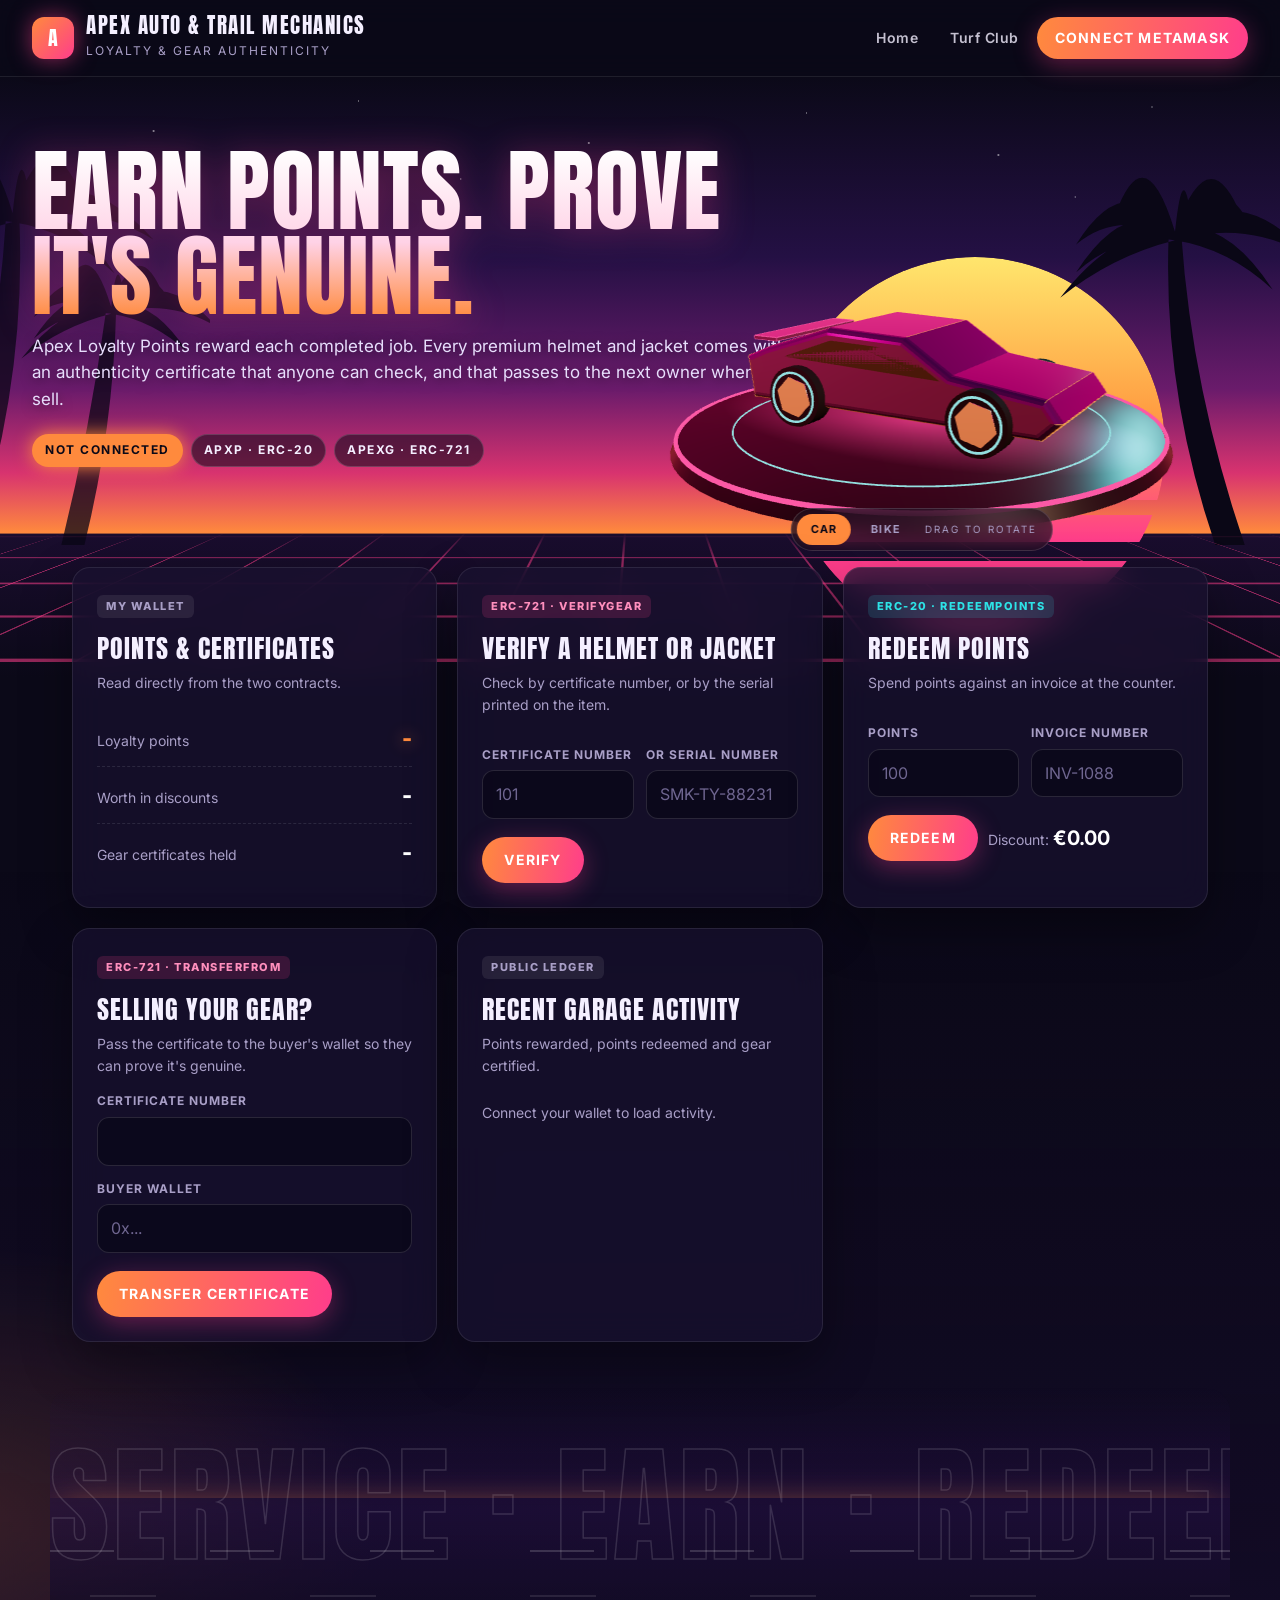
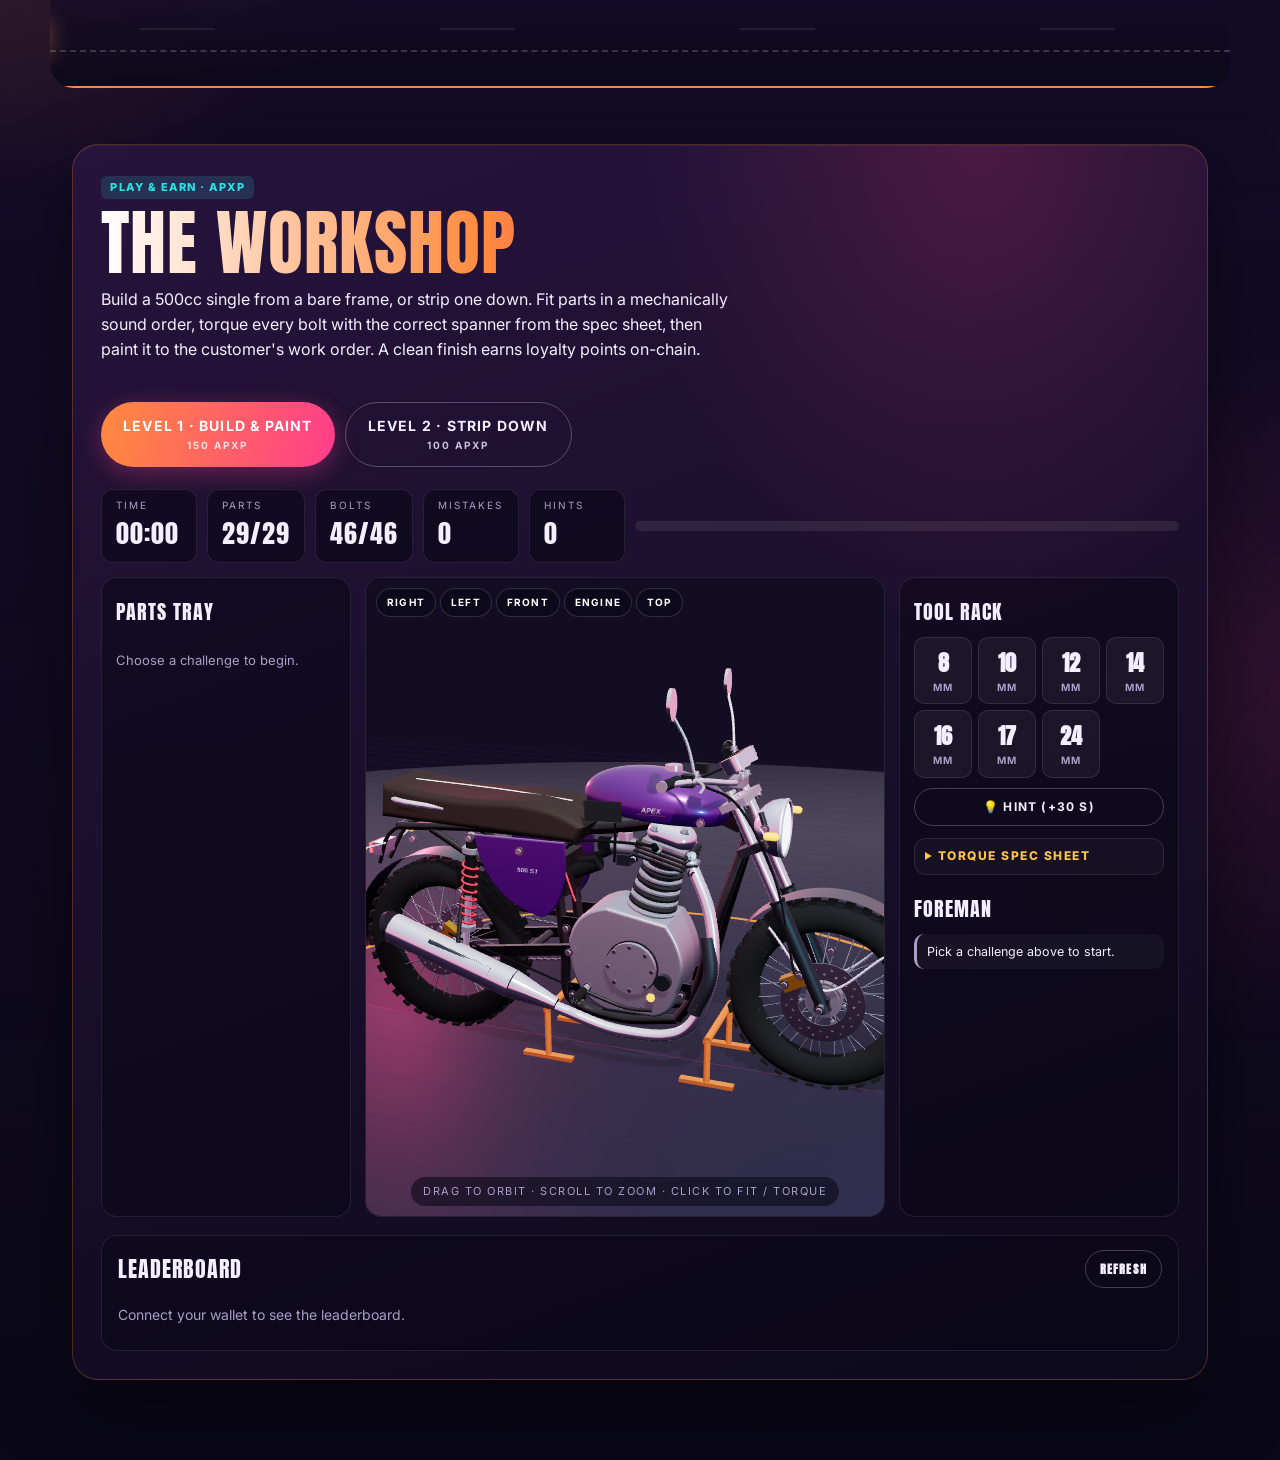
==== commit 1c4174b9: "Add files via upload" ====
--- a/apex.html
+++ b/apex.html
@@ -161,7 +161,25 @@
 
     <!-- Staff only -->
     <section class="staff-zone" id="staffZone" hidden>
-      <h3><span class="tag staff">Garage staff only</span> Counter tools</h3>
+      <h3><span class="tag staff">Garage staff only</span> Garage dashboard</h3>
+      <div class="kpis">
+        <div><span>Service customers</span><b id="kCust">-</b></div>
+        <div><span>Services logged</span><b id="kServices">-</b></div>
+        <div><span>Points issued</span><b id="kIssued">-</b></div>
+        <div><span>Points redeemed</span><b id="kRedeemed">-</b></div>
+        <div><span>Gear certified</span><b id="kGear">-</b></div>
+        <div><span>Resold items</span><b id="kResold">-</b></div>
+      </div>
+      <div class="card dash">
+        <div class="dash-head"><h2>Service customers</h2><button type="button" class="ghost" id="dashRefresh">Refresh</button></div>
+        <div class="table-wrap"><table class="dtable"><thead><tr><th>Customer</th><th>Visits</th><th>Invoices</th><th>Points earned</th><th>Redeemed</th><th>Balance</th><th>Last visit</th></tr></thead><tbody id="tCustomers"><tr><td colspan="7" class="empty">Loading…</td></tr></tbody></table></div>
+      </div>
+      <div class="card dash" style="margin-top:20px">
+        <div class="dash-head"><h2>Gear register: who bought it, who owns it now</h2></div>
+        <div class="table-wrap"><table class="dtable"><thead><tr><th>Cert</th><th>Product</th><th>Serial</th><th>Sold to</th><th>Current owner</th><th>Owners</th><th>Certified</th><th>Status</th></tr></thead><tbody id="tGear"><tr><td colspan="8" class="empty">Loading…</td></tr></tbody></table></div>
+      </div>
+
+      <h3 style="margin-top:34px"><span class="tag staff">Garage staff only</span> Counter tools</h3>
       <div class="grid">
         <div class="card">
           <span class="tag erc20">ERC-20 · rewardService</span>
--- a/styles.css
+++ b/styles.css
@@ -502,3 +502,100 @@
 .xo-confetti { position: absolute; inset: 0; pointer-events: none; }
 @media (max-width: 900px) { .xoxo-grid { grid-template-columns: 1fr; } .xo-side { flex-direction: row; } .xo-side .xo-score { flex: 1; } }
 .ws-paint[hidden], .ws-result[hidden] { display: none !important; }
+
+/* =====================================================================
+   DASHBOARDS (staff)
+   ===================================================================== */
+.kpis { display: grid; grid-template-columns: repeat(auto-fit, minmax(150px, 1fr)); gap: 12px; margin-bottom: 20px; }
+.kpis > div { padding: 16px; border-radius: 16px; background: linear-gradient(160deg, rgba(255,255,255,.07), rgba(255,255,255,.02)); border: 1px solid var(--glass-line); position: relative; overflow: hidden; }
+.kpis > div::after { content: ""; position: absolute; right: -30px; top: -30px; width: 90px; height: 90px; border-radius: 50%; background: radial-gradient(closest-side, color-mix(in srgb, var(--accent) 35%, transparent), transparent); }
+.kpis span { display: block; font-size: 10px; letter-spacing: 2px; text-transform: uppercase; color: var(--muted); }
+.kpis b { font-family: var(--display); font-weight: 400; font-size: 34px; letter-spacing: 1px; color: #fff; }
+.dash-grid { display: grid; grid-template-columns: 1.6fr 1fr; gap: 20px; }
+.dash-head { display: flex; justify-content: space-between; align-items: center; gap: 10px; margin-bottom: 12px; }
+.dash-head h2 { margin: 0; }
+.table-wrap { overflow: auto; max-height: 420px; border-radius: 12px; border: 1px solid rgba(255,255,255,.06); }
+.dtable { width: 100%; border-collapse: collapse; font-size: 13px; }
+.dtable th { position: sticky; top: 0; background: #1a1233; text-align: left; font-size: 10px; letter-spacing: 1.6px; text-transform: uppercase; color: var(--muted); padding: 10px 12px; white-space: nowrap; z-index: 1; }
+.dtable td { padding: 10px 12px; border-top: 1px solid rgba(255,255,255,.06); white-space: nowrap; }
+.dtable tbody tr:hover td { background: rgba(255,255,255,.035); }
+.dtable tr.past td { opacity: .55; }
+.dtable td.empty { text-align: center; color: var(--muted); padding: 22px; }
+.dtable .small { font-size: 11.5px; color: var(--muted); }
+.mono { font-family: ui-monospace, SFMono-Regular, Menlo, Consolas, monospace; font-size: 12px; }
+.pill { display: inline-block; font-size: 10px; font-weight: 800; letter-spacing: 1px; text-transform: uppercase; padding: 2px 8px; border-radius: 99px; background: rgba(255,255,255,.1); color: var(--ink); }
+.pill.gold { background: linear-gradient(100deg, #ffd34d, #ff9f1a); color: #1a1000; }
+.bars { display: flex; flex-direction: column; gap: 14px; padding-top: 6px; }
+.bar { display: grid; grid-template-columns: 1fr auto; gap: 6px 10px; font-size: 13px; }
+.bar span { color: var(--muted); }
+.bar div { grid-column: 1 / -1; grid-row: 2; height: 12px; border-radius: 99px; background: rgba(255,255,255,.07); overflow: hidden; }
+.bar i { display: block; height: 100%; background: linear-gradient(90deg, var(--accent), var(--accent-2)); box-shadow: 0 0 14px var(--accent); transition: width .8s ease; }
+@media (max-width: 900px) { .dash-grid { grid-template-columns: 1fr; } }
+
+/* =====================================================================
+   MEMBER LOUNGE + 3D ELITE PASS
+   ===================================================================== */
+.lounge { display: grid; grid-template-columns: minmax(300px, 440px) 1fr; gap: 40px; align-items: center; margin: 60px 0 10px; padding: 34px; border-radius: 26px;
+  background: radial-gradient(700px 400px at 20% 50%, rgba(255,211,77,.12), transparent 60%), linear-gradient(160deg, rgba(30,20,50,.85), rgba(10,8,22,.95));
+  border: 1px solid rgba(255,211,77,.25); box-shadow: 0 30px 80px rgba(0,0,0,.45); }
+.lounge.locked { border-color: var(--glass-line); background: linear-gradient(160deg, rgba(30,20,50,.7), rgba(10,8,22,.9)); }
+.lounge-info h2 { margin: 6px 0 8px; font-family: var(--display); font-weight: 400; font-size: clamp(36px, 5vw, 58px); letter-spacing: 1px; text-transform: uppercase; line-height: .95;
+  background: linear-gradient(90deg, #fff, #ffd34d); -webkit-background-clip: text; background-clip: text; color: transparent; }
+.benefits { list-style: none; padding: 0; margin: 18px 0 0; display: grid; grid-template-columns: 1fr 1fr; gap: 12px; }
+.benefits li { display: flex; gap: 12px; padding: 14px; border-radius: 14px; background: rgba(255,255,255,.04); border: 1px solid rgba(255,255,255,.08); }
+.benefits i { flex: none; width: 38px; height: 38px; border-radius: 12px; display: grid; place-items: center; font-style: normal; font-weight: 800; font-size: 18px; color: #1a1000; background: linear-gradient(140deg, #ffd34d, #ff9f1a); box-shadow: 0 0 18px rgba(255,211,77,.35); }
+.lounge.locked .benefits i { background: rgba(255,255,255,.12); color: var(--muted); box-shadow: none; }
+.benefits b { display: block; font-size: 14px; }
+.benefits span { font-size: 12px; color: var(--muted); }
+.lounge-stats { display: grid; grid-template-columns: repeat(3, 1fr); gap: 10px; margin-top: 16px; }
+.lounge-stats > div { padding: 12px 14px; border-radius: 14px; background: rgba(255,211,77,.07); border: 1px solid rgba(255,211,77,.25); }
+.lounge-stats span { display: block; font-size: 10px; letter-spacing: 1.6px; text-transform: uppercase; color: var(--muted); }
+.lounge-stats b { font-family: var(--display); font-weight: 400; font-size: 26px; color: #ffd34d; }
+.lounge-stats[hidden] { display: none; }
+
+.pass3d { --hx: 50%; --hy: 50%; position: relative; perspective: 1100px; aspect-ratio: 1.586; width: 100%; cursor: pointer; }
+.pass-inner { position: absolute; inset: 0; transform-style: preserve-3d; transition: transform .5s cubic-bezier(.2,.8,.2,1); animation: cardFloat 6s ease-in-out infinite; }
+@keyframes cardFloat { 50% { translate: 0 -10px; } }
+.pass-face { position: absolute; inset: 0; border-radius: 22px; backface-visibility: hidden; -webkit-backface-visibility: hidden; overflow: hidden; transform-style: preserve-3d;
+  box-shadow: 0 30px 60px rgba(0,0,0,.55), 0 0 0 1px rgba(255,255,255,.18) inset; }
+.pass-front { background:
+  radial-gradient(120% 90% at 85% 0%, rgba(57,255,156,.55), transparent 50%),
+  radial-gradient(80% 80% at 0% 100%, rgba(45,226,230,.45), transparent 60%),
+  repeating-linear-gradient(135deg, rgba(255,255,255,.04) 0 2px, transparent 2px 12px),
+  linear-gradient(140deg, #0c3b2b, #071a22 60%, #12082a); }
+body.member .pass-front { background:
+  radial-gradient(120% 90% at 85% 0%, rgba(255,211,77,.65), transparent 50%),
+  radial-gradient(80% 80% at 0% 100%, rgba(57,255,156,.45), transparent 60%),
+  repeating-linear-gradient(135deg, rgba(255,255,255,.05) 0 2px, transparent 2px 12px),
+  linear-gradient(140deg, #1d3a16, #0b1a12 55%, #2a1a05); }
+.pass-holo { position: absolute; inset: 0; mix-blend-mode: color-dodge; opacity: .55; pointer-events: none;
+  background: radial-gradient(circle at var(--hx) var(--hy), rgba(255,255,255,.65), transparent 35%),
+    linear-gradient(115deg, transparent 20%, rgba(255,0,170,.35) 35%, rgba(0,255,220,.35) 45%, rgba(255,230,0,.35) 55%, transparent 70%);
+  background-size: 100% 100%, 250% 250%; background-position: 0 0, var(--hx) var(--hy); }
+.pass-layer { position: absolute; transform: translateZ(40px); }
+.pass-logo { top: 22px; left: 22px; width: 52px; height: 52px; border-radius: 14px; display: grid; place-items: center; font-family: var(--display); font-size: 24px; color: #0b1a12;
+  background: linear-gradient(140deg, #39ff9c, #2de2e6); box-shadow: 0 0 22px rgba(57,255,156,.6); transform: translateZ(60px); }
+body.member .pass-logo { background: linear-gradient(140deg, #ffe58a, #ffb01a); box-shadow: 0 0 22px rgba(255,211,77,.7); }
+.pass-title { top: 24px; left: 88px; }
+.pass-title small { display: block; font-size: 10px; letter-spacing: 3px; text-transform: uppercase; color: rgba(255,255,255,.75); }
+.pass-title b { font-family: var(--display); font-weight: 400; font-size: 30px; letter-spacing: 3px; color: #fff; text-shadow: 0 0 18px rgba(255,255,255,.35); }
+.pass-season { top: 28px; right: 22px; font-size: 11px; font-weight: 800; letter-spacing: 2px; padding: 4px 10px; border-radius: 99px; background: rgba(0,0,0,.35); border: 1px solid rgba(255,255,255,.3); }
+.pass-chip { left: 26px; top: 46%; width: 54px; height: 40px; border-radius: 8px; background: linear-gradient(135deg, #fde68a, #b8860b); box-shadow: inset 0 0 0 2px rgba(0,0,0,.2); }
+.pass-num { left: 26px; bottom: 54px; font-family: var(--display); font-size: 40px; letter-spacing: 6px; color: #fff; text-shadow: 0 3px 0 rgba(0,0,0,.35), 0 0 22px rgba(255,255,255,.3); transform: translateZ(55px); }
+.pass-owner { left: 26px; bottom: 26px; font-size: 12px; letter-spacing: 3px; font-weight: 800; color: rgba(255,255,255,.8); }
+.pass-back { transform: rotateY(180deg); background: linear-gradient(160deg, #141022, #0b0918); padding: 0 20px 20px; }
+.pass-stripe { height: 46px; margin: 22px -20px 14px; background: linear-gradient(90deg, #111, #2a2a2a, #111); }
+.pass-back dl { display: grid; grid-template-columns: auto 1fr; gap: 5px 12px; margin: 0; font-size: 11.5px; padding-right: 96px; }
+.pass-back dt { color: var(--muted); } .pass-back dd { margin: 0; color: #fff; overflow-wrap: anywhere; font-weight: 600; }
+.pass-qr { position: absolute; right: 20px; bottom: 20px; width: 78px; height: 78px; padding: 6px; border-radius: 8px; background: #fff; display: grid; grid-template-columns: repeat(7, 1fr); gap: 1px; }
+.pass-qr i { background: #0b0918; border-radius: 1px; }
+.pass-lock { position: absolute; inset: 0; display: grid; place-items: center; font-size: 54px; border-radius: 22px; background: rgba(8,6,20,.55); backdrop-filter: blur(3px) grayscale(.6); pointer-events: none; }
+.pass-lock[hidden] { display: none; }
+.pass-tip { text-align: center; font-size: 11px; letter-spacing: 2px; text-transform: uppercase; color: var(--muted); margin-top: 18px; }
+@media (max-width: 900px) { .lounge { grid-template-columns: 1fr; } .benefits { grid-template-columns: 1fr; } }
+
+/* Member mode: the whole Turf page shifts to gold accents. */
+body.turf.member { --accent: #ffd34d; --accent-2: #39ff9c; }
+body.turf.member .hero h1 { background-image: linear-gradient(180deg, #fff 0%, #fff3c4 55%, #ffd34d 100%); filter: drop-shadow(0 4px 18px rgba(255,211,77,.35)); }
+body.turf.member .chip.accent { background: #ffd34d; box-shadow: 0 0 18px #ffd34d; }
+body.turf.member .logo-mark { background: linear-gradient(135deg, #ffe58a, #ffb01a); }
